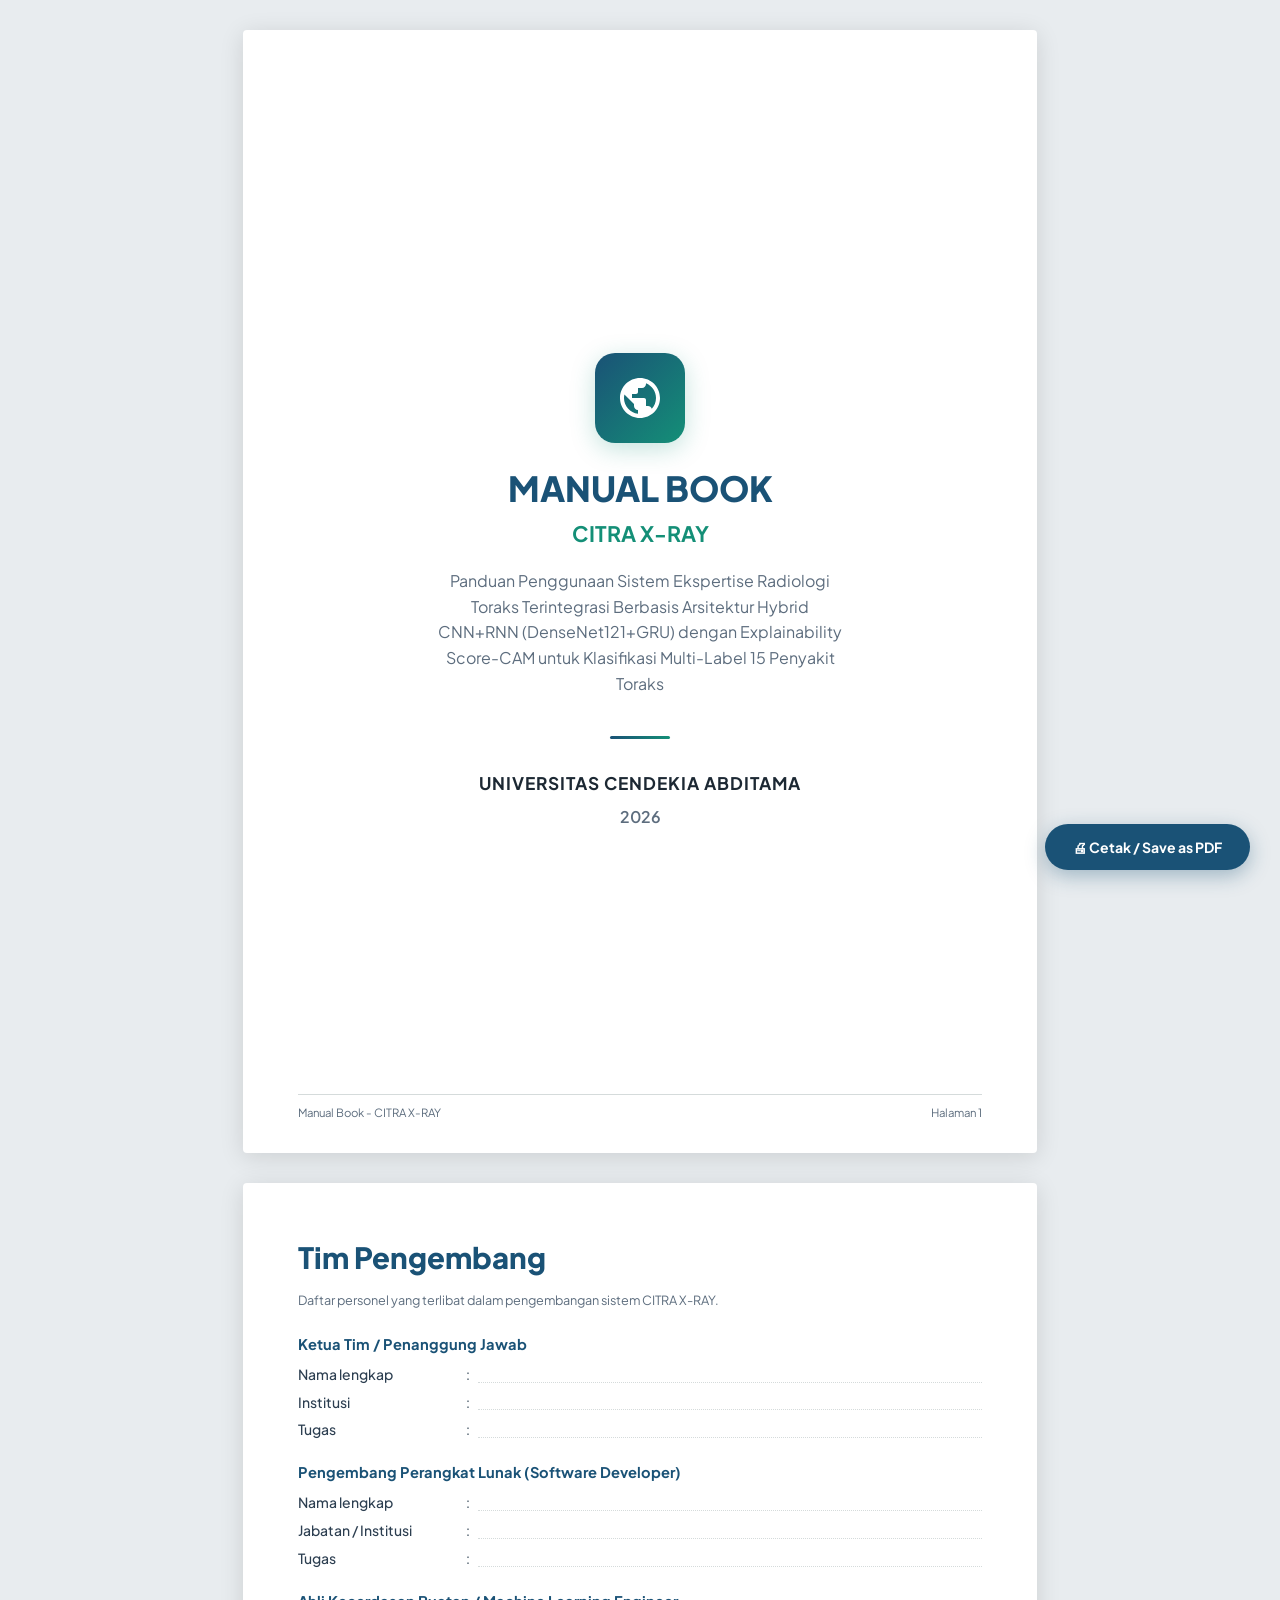
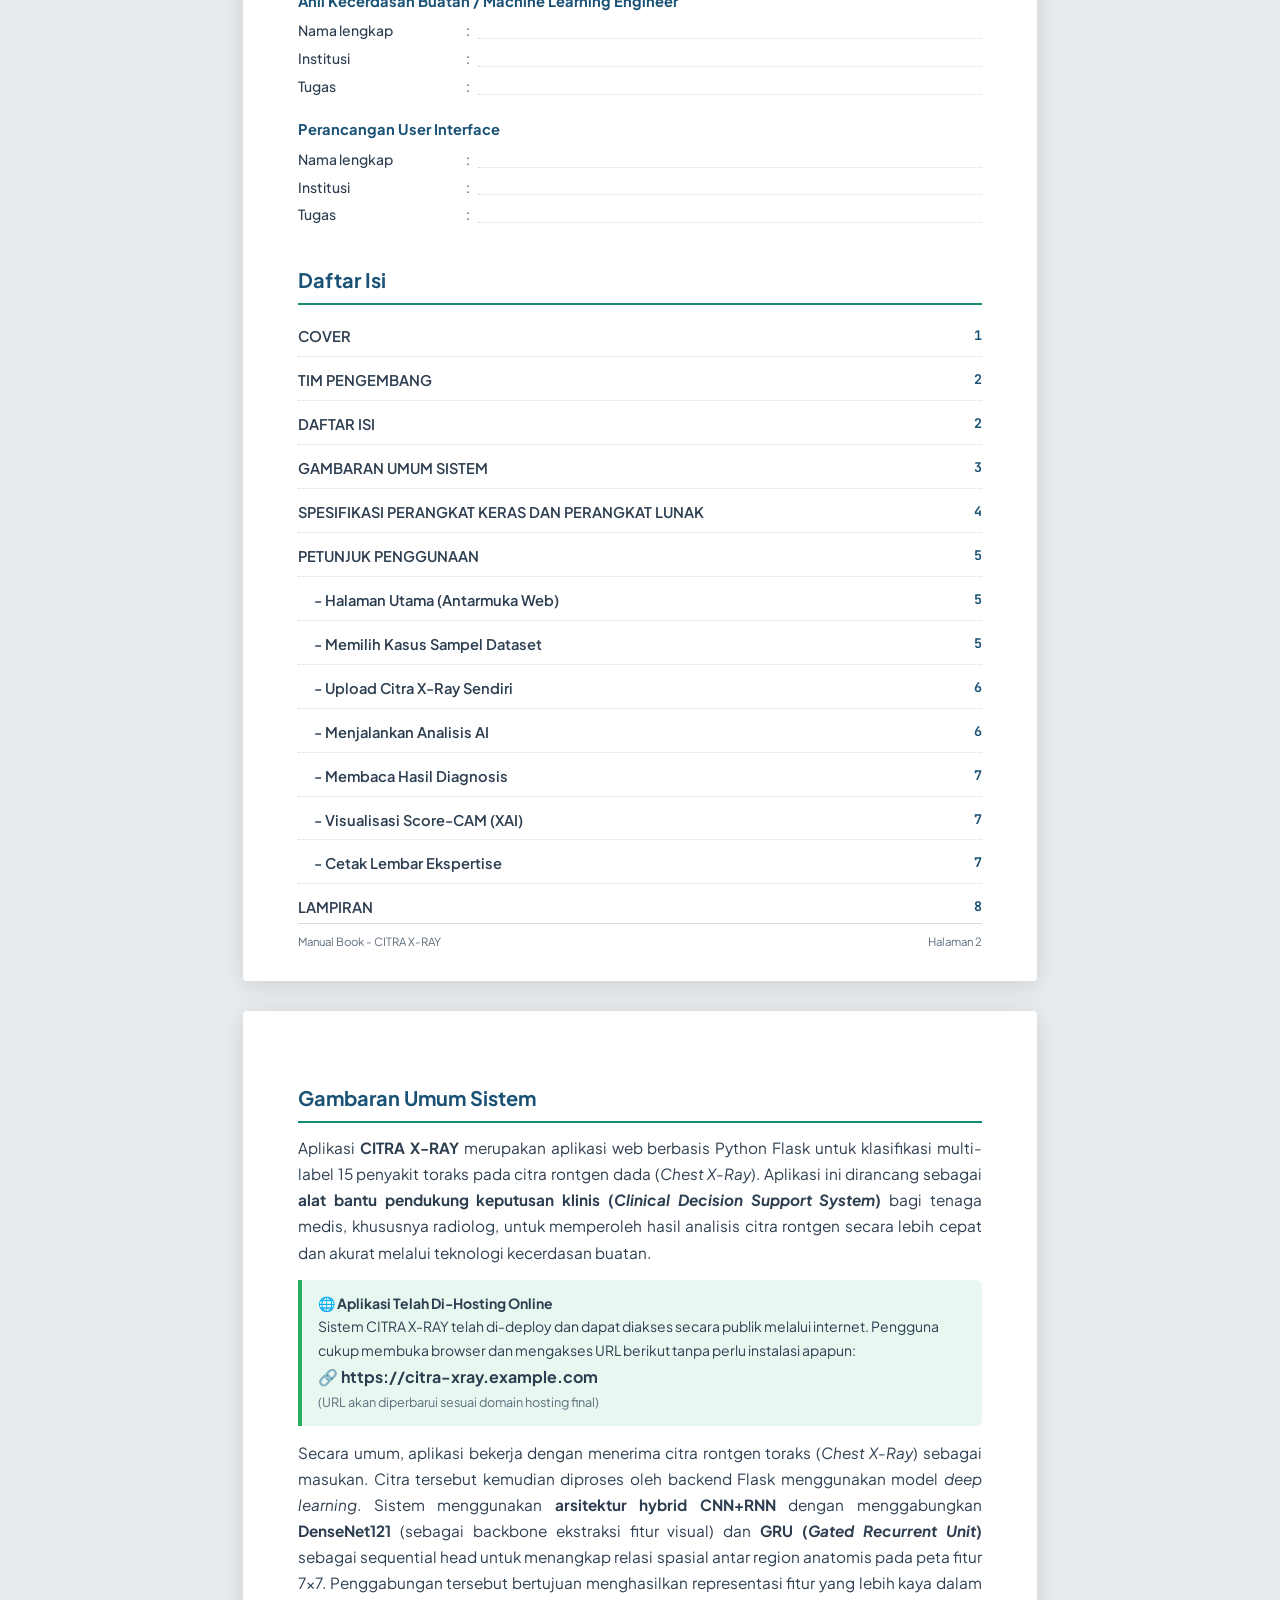
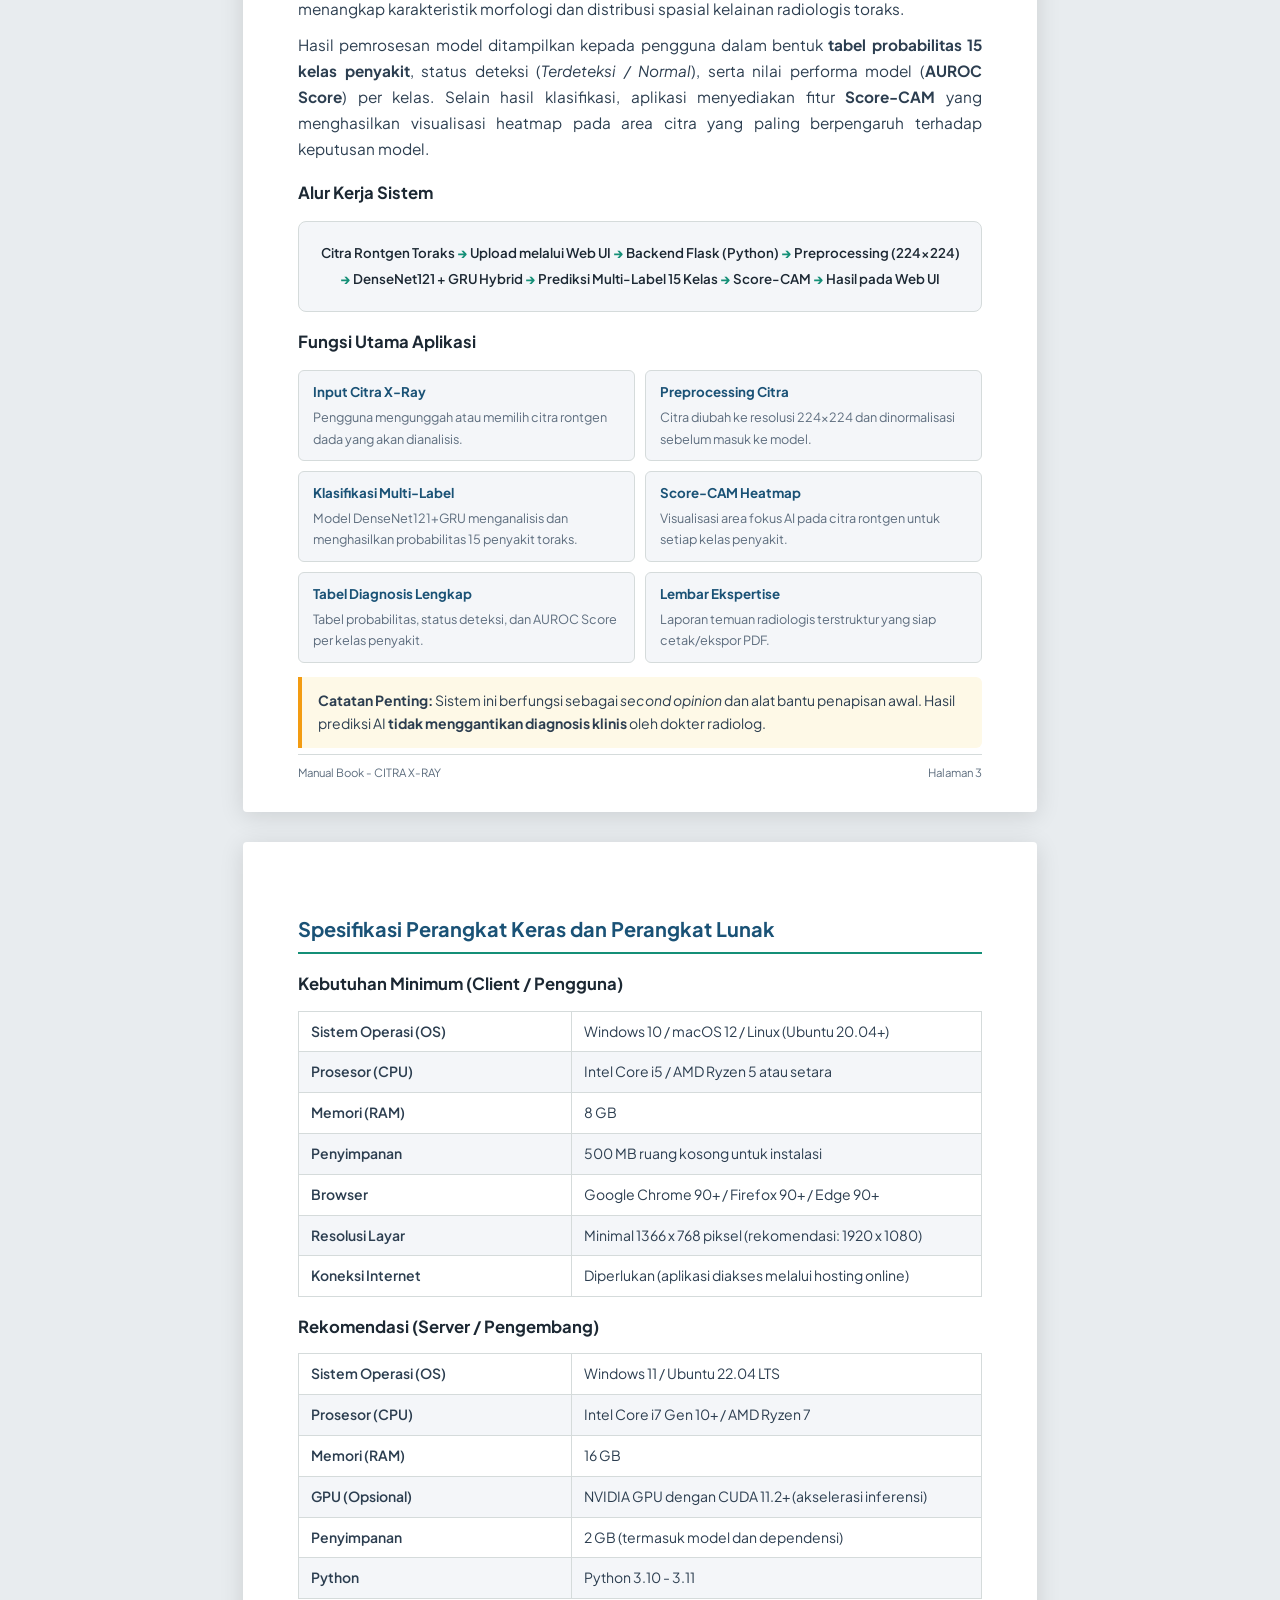
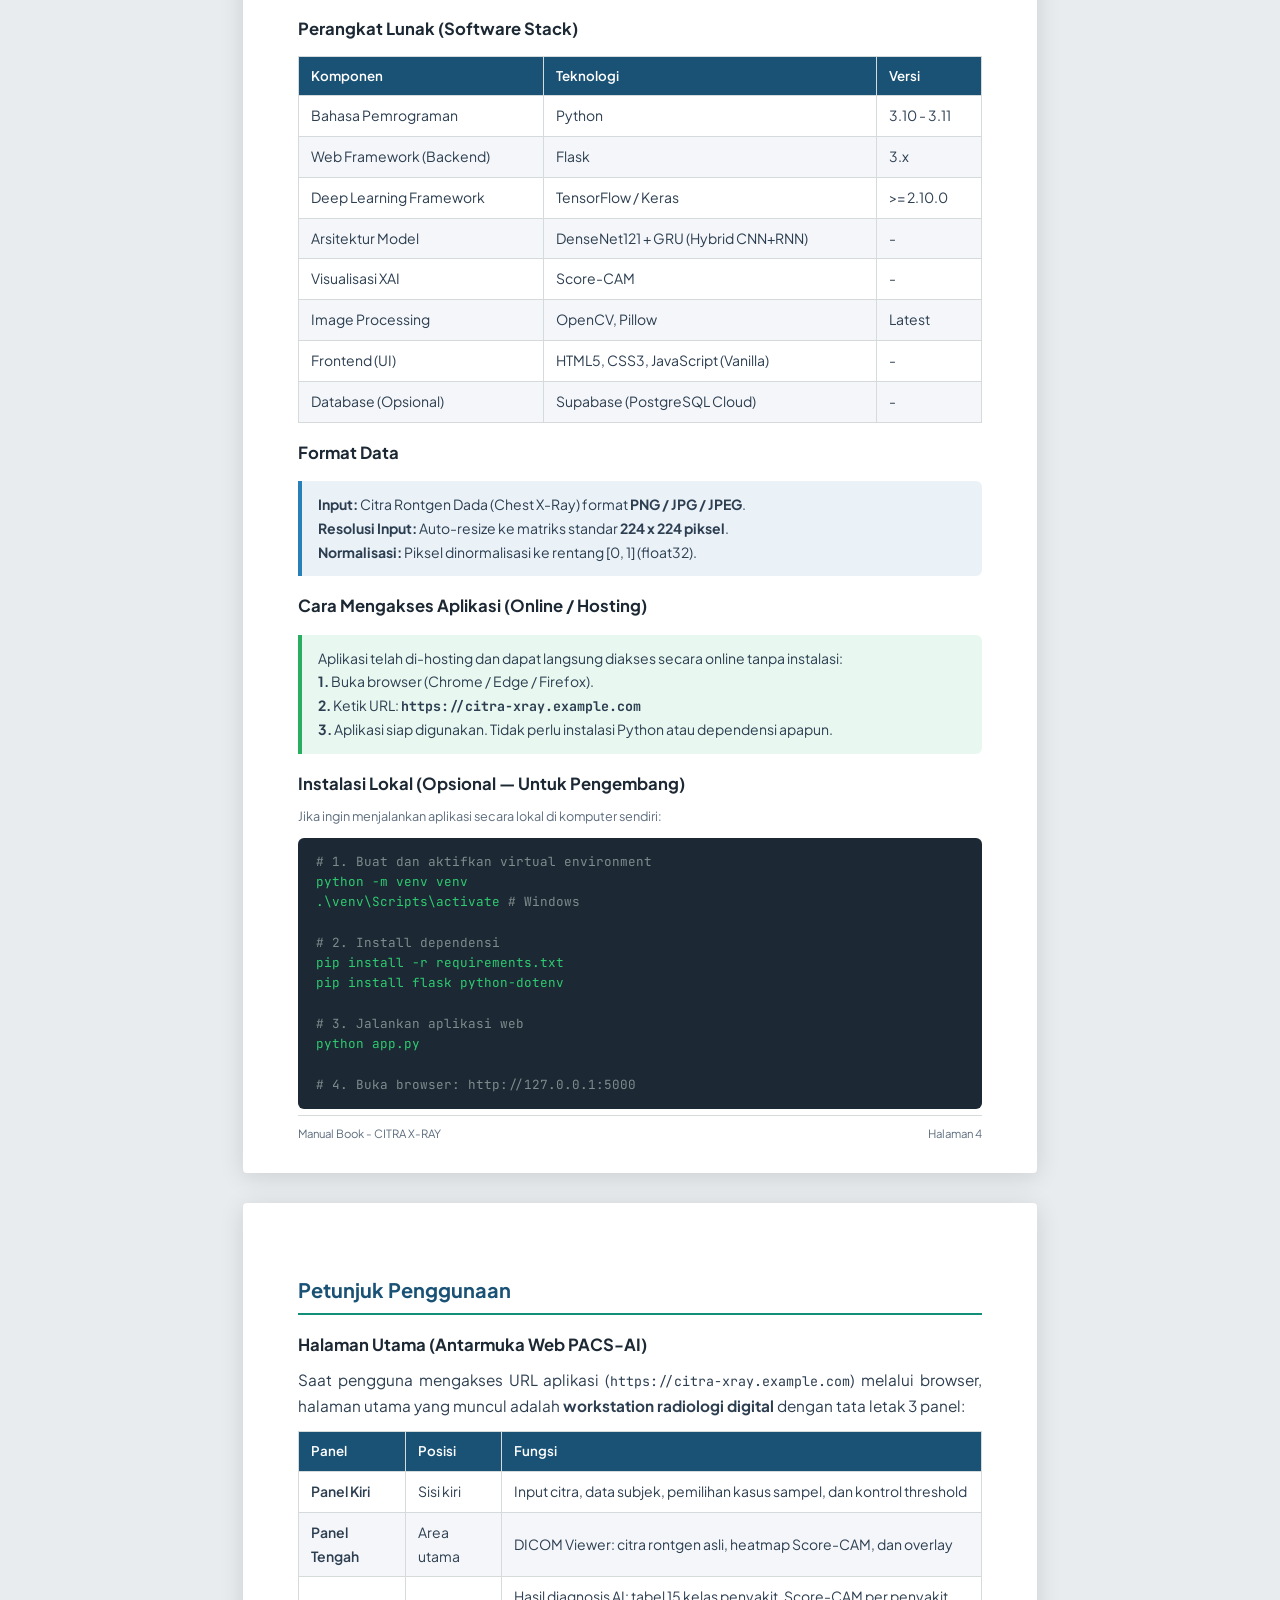
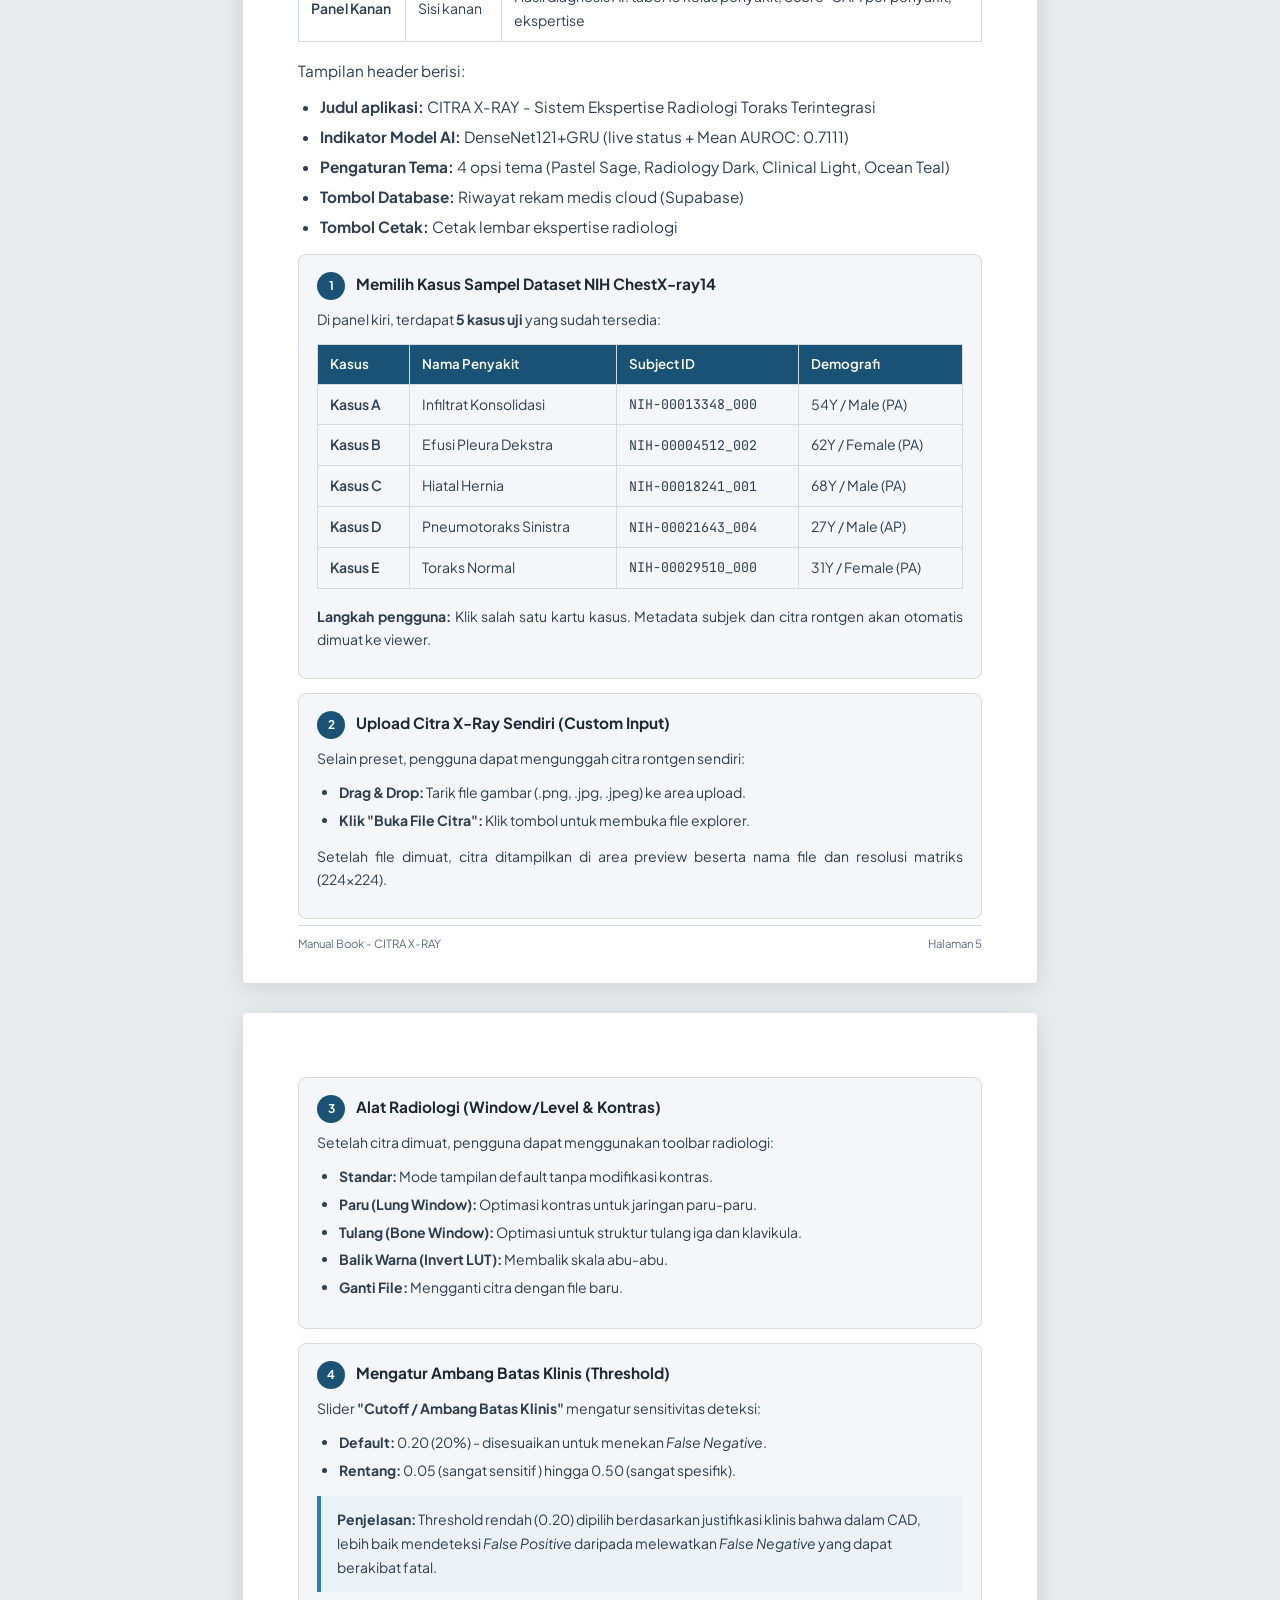
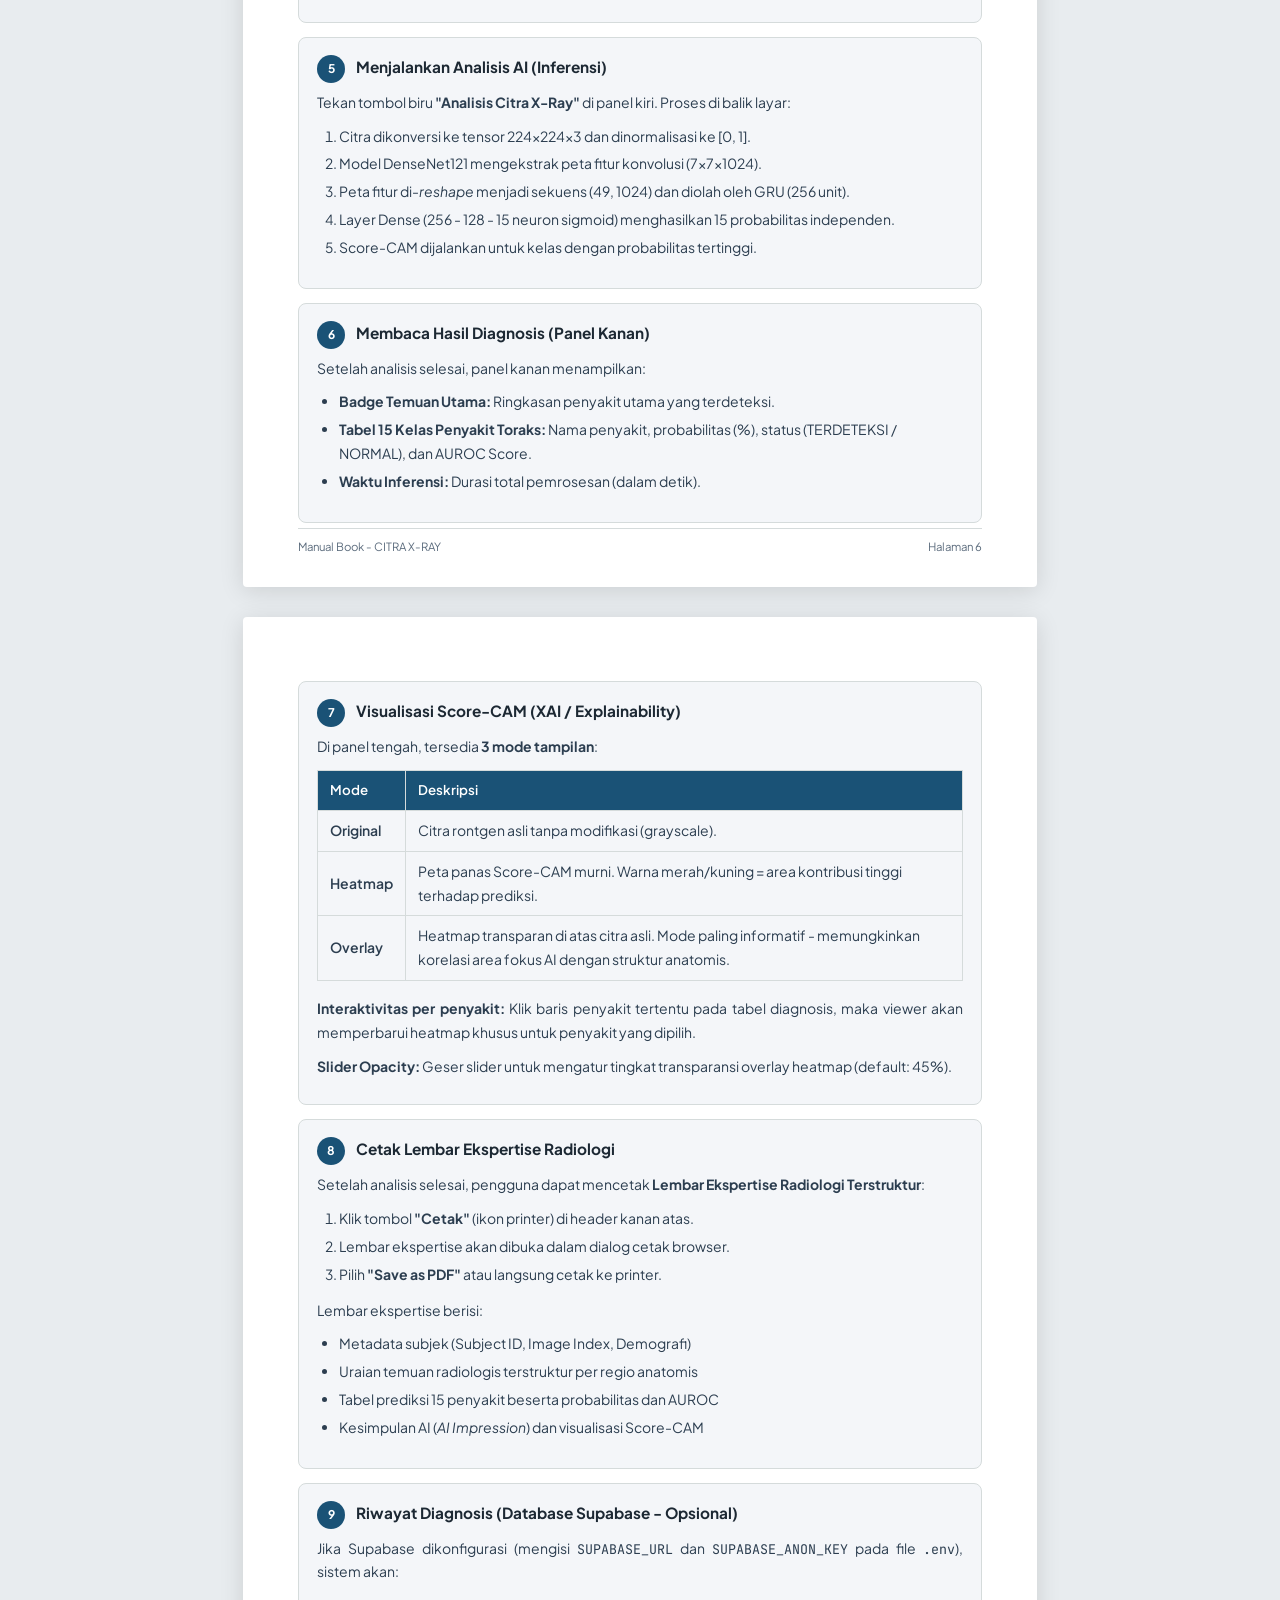
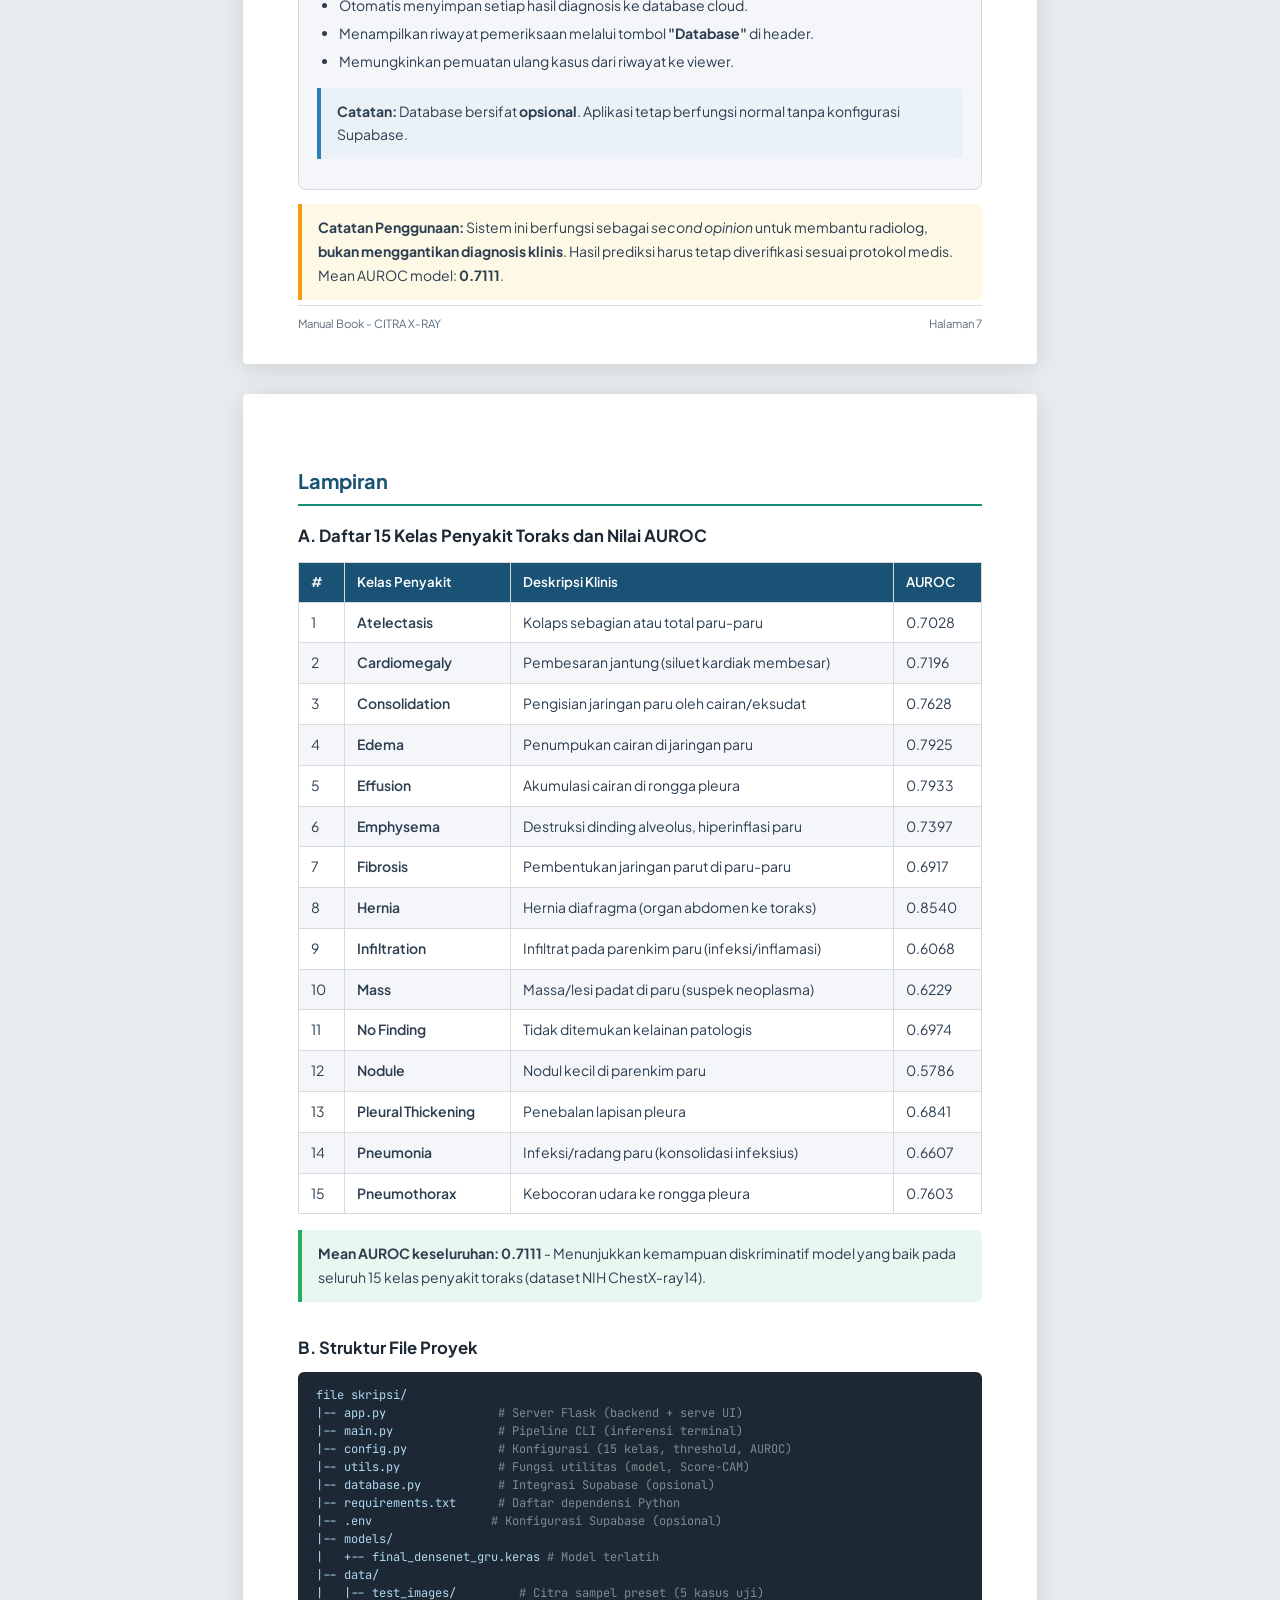
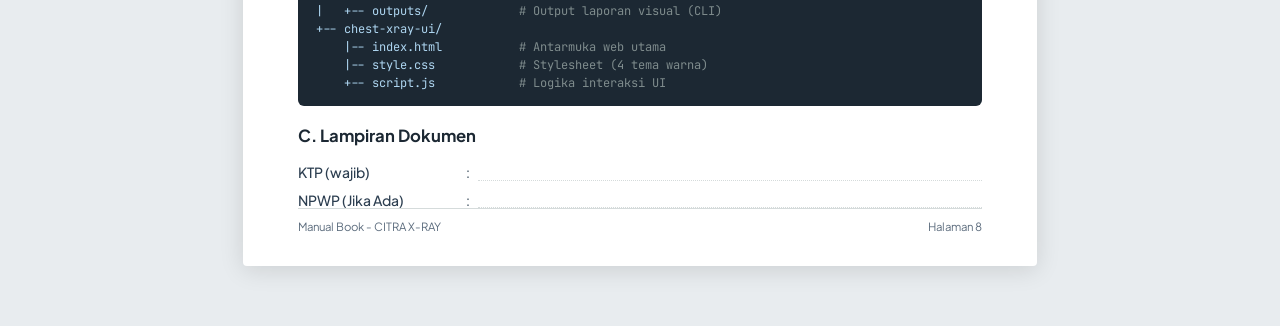
==== manual_book.html @ 6a6e19bc "feat: add web interface and manual book" ====
<!DOCTYPE html>
<html lang="id">
<head>
    <meta charset="UTF-8">
    <meta name="viewport" content="width=device-width, initial-scale=1.0">
    <title>Manual Book — CITRA X-RAY | Sistem Ekspertise Radiologi Toraks</title>
    <style>
        @import url('https://fonts.googleapis.com/css2?family=Plus+Jakarta+Sans:wght@300;400;500;600;700;800&family=JetBrains+Mono:wght@400;500;600&display=swap');

        :root {
            --primary: #1a5276;
            --primary-light: #2980b9;
            --accent: #148f77;
            --accent-light: #1abc9c;
            --dark: #1c2833;
            --text: #2c3e50;
            --text-light: #5d6d7e;
            --bg: #ffffff;
            --bg-alt: #f4f6f9;
            --border: #d5dbdb;
            --success: #27ae60;
            --warning: #f39c12;
            --danger: #e74c3c;
        }

        * { margin: 0; padding: 0; box-sizing: border-box; }

        body {
            font-family: 'Plus Jakarta Sans', 'Segoe UI', sans-serif;
            color: var(--text);
            line-height: 1.7;
            font-size: 11.5pt;
            background: var(--bg);
        }

        @media print {
            body { font-size: 11pt; }
            .page { page-break-after: always; box-shadow: none; margin: 0; padding: 40px 50px; }
            .page:last-child { page-break-after: auto; }
            .no-print { display: none !important; }
            @page { size: A4; margin: 15mm 18mm; }
        }

        @media screen {
            body { background: #e8ecef; padding: 30px 0; }
            .page {
                max-width: 210mm; margin: 0 auto 30px; background: white;
                box-shadow: 0 4px 24px rgba(0,0,0,0.12); border-radius: 4px;
                padding: 50px 55px; min-height: 297mm; position: relative;
            }
        }

        .print-fab {
            position: fixed; bottom: 30px; right: 30px; background: var(--primary);
            color: white; border: none; padding: 14px 28px; border-radius: 50px;
            font-size: 14px; font-weight: 700; cursor: pointer;
            box-shadow: 0 6px 20px rgba(26,82,118,0.35); z-index: 1000;
            font-family: 'Plus Jakarta Sans', sans-serif; transition: all 0.2s;
        }
        .print-fab:hover { background: var(--primary-light); transform: translateY(-2px); }

        h1 { font-size: 22pt; font-weight: 800; color: var(--primary); margin-bottom: 8px; }
        h2 { font-size: 15pt; font-weight: 700; color: var(--primary); margin-bottom: 12px; margin-top: 20px; border-bottom: 2.5px solid var(--accent); padding-bottom: 6px; }
        h3 { font-size: 12.5pt; font-weight: 700; color: var(--dark); margin-bottom: 8px; margin-top: 16px; }
        p { margin-bottom: 10px; text-align: justify; }
        ul, ol { margin-left: 22px; margin-bottom: 12px; }
        li { margin-bottom: 4px; }

        .mono { font-family: 'JetBrains Mono', monospace; font-size: 10pt; }
        .text-center { text-align: center; }
        .text-small { font-size: 9.5pt; color: var(--text-light); }
        .text-primary { color: var(--primary); }
        .fw-600 { font-weight: 600; }
        .fw-700 { font-weight: 700; }
        .mt-4 { margin-top: 16px; }
        .mt-8 { margin-top: 32px; }

        .cover-page {
            display: flex; flex-direction: column; justify-content: center;
            align-items: center; text-align: center; min-height: calc(297mm - 100px);
        }
        .cover-logo-box {
            width: 90px; height: 90px; border-radius: 20px;
            background: linear-gradient(135deg, var(--primary), var(--accent));
            display: flex; align-items: center; justify-content: center;
            margin-bottom: 24px; box-shadow: 0 6px 24px rgba(20,143,119,0.25);
        }
        .cover-logo-box svg { width: 48px; height: 48px; fill: white; }
        .cover-title { font-size: 26pt; font-weight: 800; color: var(--primary); line-height: 1.25; margin-bottom: 6px; }
        .cover-app-name { font-size: 16pt; font-weight: 700; color: var(--accent); margin-bottom: 16px; }
        .cover-subtitle { font-size: 12pt; color: var(--text-light); max-width: 420px; line-height: 1.6; margin-bottom: 40px; }
        .cover-divider { width: 60px; height: 3px; background: linear-gradient(90deg, var(--primary), var(--accent)); border-radius: 3px; margin-bottom: 30px; }
        .cover-institution { font-size: 13pt; font-weight: 700; color: var(--dark); letter-spacing: 1px; }
        .cover-year { font-size: 12pt; font-weight: 600; color: var(--text-light); margin-top: 4px; }

        .team-role { font-size: 11pt; font-weight: 700; color: var(--primary); margin-top: 18px; margin-bottom: 6px; }
        .field-row { display: flex; gap: 8px; margin-bottom: 4px; font-size: 10.5pt; }
        .field-row .label { width: 160px; flex-shrink: 0; font-weight: 500; }
        .field-row .dots { flex: 1; border-bottom: 1px dotted var(--border); margin-bottom: 4px; }

        .toc-list { list-style: none; margin: 0; padding: 0; }
        .toc-list li { display: flex; justify-content: space-between; padding: 7px 0; border-bottom: 1px dotted var(--border); font-size: 11pt; }
        .toc-list li:last-child { border-bottom: none; }
        .toc-list .toc-title { font-weight: 600; }
        .toc-list .toc-page { font-weight: 700; color: var(--primary); font-family: 'JetBrains Mono', monospace; font-size: 10pt; }

        .info-box { background: #eaf2f8; border-left: 4px solid var(--primary-light); padding: 12px 16px; border-radius: 0 6px 6px 0; margin: 14px 0; font-size: 10.5pt; }
        .warning-box { background: #fef9e7; border-left: 4px solid var(--warning); padding: 12px 16px; border-radius: 0 6px 6px 0; margin: 14px 0; font-size: 10.5pt; }
        .success-box { background: #e8f8f0; border-left: 4px solid var(--success); padding: 12px 16px; border-radius: 0 6px 6px 0; margin: 14px 0; font-size: 10.5pt; }

        .spec-table { width: 100%; border-collapse: collapse; margin: 12px 0 16px; font-size: 10.5pt; }
        .spec-table th, .spec-table td { border: 1px solid var(--border); padding: 8px 12px; text-align: left; }
        .spec-table th { background: var(--primary); color: white; font-weight: 600; font-size: 10pt; }
        .spec-table tr:nth-child(even) { background: var(--bg-alt); }
        .spec-table .label-col { font-weight: 600; width: 40%; }

        .step-card { border: 1px solid var(--border); border-radius: 8px; padding: 16px 18px; margin: 14px 0; background: var(--bg-alt); }
        .step-card .step-number { display: inline-block; background: var(--primary); color: white; width: 28px; height: 28px; border-radius: 50%; text-align: center; line-height: 28px; font-size: 12px; font-weight: 700; margin-right: 8px; }
        .step-card .step-title { font-weight: 700; font-size: 11.5pt; color: var(--dark); }
        .step-card .step-body { margin-top: 8px; font-size: 10.5pt; }

        .code-block { background: #1c2833; color: #aed6f1; font-family: 'JetBrains Mono', monospace; font-size: 9.5pt; padding: 14px 18px; border-radius: 6px; margin: 10px 0 14px; overflow-x: auto; line-height: 1.6; }
        .code-block .comment { color: #7f8c8d; }
        .code-block .cmd { color: #2ecc71; }

        .feature-grid { display: grid; grid-template-columns: 1fr 1fr; gap: 10px; margin: 14px 0; }
        .feature-item { border: 1px solid var(--border); border-radius: 6px; padding: 10px 14px; background: var(--bg-alt); }
        .feature-item .feat-title { font-weight: 700; font-size: 10pt; color: var(--primary); margin-bottom: 3px; }
        .feature-item .feat-desc { font-size: 9.5pt; color: var(--text-light); }

        .page-footer { position: absolute; bottom: 30px; left: 55px; right: 55px; display: flex; justify-content: space-between; font-size: 8.5pt; color: var(--text-light); border-top: 1px solid var(--border); padding-top: 8px; }

        .flow-diagram { background: var(--bg-alt); border: 1px solid var(--border); border-radius: 8px; padding: 18px; margin: 14px 0; text-align: center; font-size: 10pt; font-weight: 600; color: var(--dark); line-height: 2; }
        .flow-arrow { color: var(--accent); font-weight: 800; }
    </style>
</head>
<body>

<button class="print-fab no-print" onclick="window.print()">&#128424; Cetak / Save as PDF</button>

<!-- PAGE 1: COVER -->
<div class="page">
    <div class="cover-page">
        <div class="cover-logo-box">
            <svg viewBox="0 0 24 24" xmlns="http://www.w3.org/2000/svg"><path d="M12 2C6.48 2 2 6.48 2 12s4.48 10 10 10 10-4.48 10-10S17.52 2 12 2zm-1 17.93c-3.94-.49-7-3.85-7-7.93 0-.62.08-1.21.21-1.79L9 15v1c0 1.1.9 2 2 2v1.93zm6.9-2.54c-.26-.81-1-1.39-1.9-1.39h-1v-3c0-.55-.45-1-1-1H8v-2h2c.55 0 1-.45 1-1V7h2c1.1 0 2-.9 2-2v-.41c2.93 1.19 5 4.06 5 7.41 0 2.08-.8 3.97-2.1 5.39z"/></svg>
        </div>
        <div class="cover-title">MANUAL BOOK</div>
        <div class="cover-app-name">CITRA X-RAY</div>
        <div class="cover-subtitle">
            Panduan Penggunaan Sistem Ekspertise Radiologi Toraks Terintegrasi
            Berbasis Arsitektur Hybrid CNN+RNN (DenseNet121+GRU) dengan
            Explainability Score-CAM untuk Klasifikasi Multi-Label
            15 Penyakit Toraks
        </div>
        <div class="cover-divider"></div>
        <div class="cover-institution">UNIVERSITAS CENDEKIA ABDITAMA</div>
        <div class="cover-year">2026</div>
    </div>
    <div class="page-footer"><span>Manual Book - CITRA X-RAY</span><span>Halaman 1</span></div>
</div>

<!-- PAGE 2: TIM PENGEMBANG + DAFTAR ISI -->
<div class="page">
    <h1 class="text-primary">Tim Pengembang</h1>
    <p class="text-small" style="margin-bottom: 20px;">Daftar personel yang terlibat dalam pengembangan sistem CITRA X-RAY.</p>

    <div class="team-role">Ketua Tim / Penanggung Jawab</div>
    <div class="field-row"><span class="label">Nama lengkap</span>: <span class="dots"></span></div>
    <div class="field-row"><span class="label">Institusi</span>: <span class="dots"></span></div>
    <div class="field-row"><span class="label">Tugas</span>: <span class="dots"></span></div>

    <div class="team-role">Pengembang Perangkat Lunak (Software Developer)</div>
    <div class="field-row"><span class="label">Nama lengkap</span>: <span class="dots"></span></div>
    <div class="field-row"><span class="label">Jabatan / Institusi</span>: <span class="dots"></span></div>
    <div class="field-row"><span class="label">Tugas</span>: <span class="dots"></span></div>

    <div class="team-role">Ahli Kecerdasan Buatan / Machine Learning Engineer</div>
    <div class="field-row"><span class="label">Nama lengkap</span>: <span class="dots"></span></div>
    <div class="field-row"><span class="label">Institusi</span>: <span class="dots"></span></div>
    <div class="field-row"><span class="label">Tugas</span>: <span class="dots"></span></div>

    <div class="team-role">Perancangan User Interface</div>
    <div class="field-row"><span class="label">Nama lengkap</span>: <span class="dots"></span></div>
    <div class="field-row"><span class="label">Institusi</span>: <span class="dots"></span></div>
    <div class="field-row"><span class="label">Tugas</span>: <span class="dots"></span></div>

    <h2 style="margin-top: 36px;">Daftar Isi</h2>
    <ul class="toc-list">
        <li><span class="toc-title">COVER</span> <span class="toc-page">1</span></li>
        <li><span class="toc-title">TIM PENGEMBANG</span> <span class="toc-page">2</span></li>
        <li><span class="toc-title">DAFTAR ISI</span> <span class="toc-page">2</span></li>
        <li><span class="toc-title">GAMBARAN UMUM SISTEM</span> <span class="toc-page">3</span></li>
        <li><span class="toc-title">SPESIFIKASI PERANGKAT KERAS DAN PERANGKAT LUNAK</span> <span class="toc-page">4</span></li>
        <li><span class="toc-title">PETUNJUK PENGGUNAAN</span> <span class="toc-page">5</span></li>
        <li><span class="toc-title" style="padding-left:16px;">- Halaman Utama (Antarmuka Web)</span> <span class="toc-page">5</span></li>
        <li><span class="toc-title" style="padding-left:16px;">- Memilih Kasus Sampel Dataset</span> <span class="toc-page">5</span></li>
        <li><span class="toc-title" style="padding-left:16px;">- Upload Citra X-Ray Sendiri</span> <span class="toc-page">6</span></li>
        <li><span class="toc-title" style="padding-left:16px;">- Menjalankan Analisis AI</span> <span class="toc-page">6</span></li>
        <li><span class="toc-title" style="padding-left:16px;">- Membaca Hasil Diagnosis</span> <span class="toc-page">7</span></li>
        <li><span class="toc-title" style="padding-left:16px;">- Visualisasi Score-CAM (XAI)</span> <span class="toc-page">7</span></li>
        <li><span class="toc-title" style="padding-left:16px;">- Cetak Lembar Ekspertise</span> <span class="toc-page">7</span></li>
        <li><span class="toc-title">LAMPIRAN</span> <span class="toc-page">8</span></li>
    </ul>
    <div class="page-footer"><span>Manual Book - CITRA X-RAY</span><span>Halaman 2</span></div>
</div>

<!-- PAGE 3: GAMBARAN UMUM SISTEM -->
<div class="page">
    <h2>Gambaran Umum Sistem</h2>
    <p>
        Aplikasi <strong>CITRA X-RAY</strong> merupakan aplikasi web berbasis Python Flask untuk
        klasifikasi multi-label 15 penyakit toraks pada citra rontgen dada (<em>Chest X-Ray</em>).
        Aplikasi ini dirancang sebagai <strong>alat bantu pendukung keputusan klinis (<em>Clinical Decision Support System</em>)</strong>
        bagi tenaga medis, khususnya radiolog, untuk memperoleh hasil analisis citra rontgen secara lebih cepat
        dan akurat melalui teknologi kecerdasan buatan.
    </p>

    <div class="success-box">
        <strong>&#127760; Aplikasi Telah Di-Hosting Online</strong><br>
        Sistem CITRA X-RAY telah di-deploy dan dapat diakses secara publik melalui internet.
        Pengguna cukup membuka browser dan mengakses URL berikut tanpa perlu instalasi apapun:<br>
        <strong style="font-size: 12pt;">&#128279; https://citra-xray.example.com</strong><br>
        <span style="font-size: 9.5pt; color: #5d6d7e;">(URL akan diperbarui sesuai domain hosting final)</span>
    </div>
    <p>
        Secara umum, aplikasi bekerja dengan menerima citra rontgen toraks (<em>Chest X-Ray</em>) sebagai masukan.
        Citra tersebut kemudian diproses oleh backend Flask menggunakan model <em>deep learning</em>.
        Sistem menggunakan <strong>arsitektur hybrid CNN+RNN</strong> dengan menggabungkan
        <strong>DenseNet121</strong> (sebagai backbone ekstraksi fitur visual) dan <strong>GRU (<em>Gated Recurrent Unit</em>)</strong>
        sebagai sequential head untuk menangkap relasi spasial antar region anatomis pada peta fitur 7x7.
        Penggabungan tersebut bertujuan menghasilkan representasi fitur yang lebih kaya dalam
        menangkap karakteristik morfologi dan distribusi spasial kelainan radiologis toraks.
    </p>
    <p>
        Hasil pemrosesan model ditampilkan kepada pengguna dalam bentuk <strong>tabel probabilitas 15 kelas penyakit</strong>,
        status deteksi (<em>Terdeteksi / Normal</em>), serta nilai performa model (<strong>AUROC Score</strong>) per kelas.
        Selain hasil klasifikasi, aplikasi menyediakan fitur <strong>Score-CAM</strong> yang menghasilkan
        visualisasi heatmap pada area citra yang paling berpengaruh terhadap keputusan model.
    </p>

    <h3>Alur Kerja Sistem</h3>
    <div class="flow-diagram">
        Citra Rontgen Toraks
        <span class="flow-arrow"> &#8594; </span> Upload melalui Web UI
        <span class="flow-arrow"> &#8594; </span> Backend Flask (Python)
        <span class="flow-arrow"> &#8594; </span> Preprocessing (224x224)
        <br>
        <span class="flow-arrow"> &#8594; </span> DenseNet121 + GRU Hybrid
        <span class="flow-arrow"> &#8594; </span> Prediksi Multi-Label 15 Kelas
        <span class="flow-arrow"> &#8594; </span> Score-CAM
        <span class="flow-arrow"> &#8594; </span> Hasil pada Web UI
    </div>

    <h3>Fungsi Utama Aplikasi</h3>
    <div class="feature-grid">
        <div class="feature-item"><div class="feat-title">Input Citra X-Ray</div><div class="feat-desc">Pengguna mengunggah atau memilih citra rontgen dada yang akan dianalisis.</div></div>
        <div class="feature-item"><div class="feat-title">Preprocessing Citra</div><div class="feat-desc">Citra diubah ke resolusi 224x224 dan dinormalisasi sebelum masuk ke model.</div></div>
        <div class="feature-item"><div class="feat-title">Klasifikasi Multi-Label</div><div class="feat-desc">Model DenseNet121+GRU menganalisis dan menghasilkan probabilitas 15 penyakit toraks.</div></div>
        <div class="feature-item"><div class="feat-title">Score-CAM Heatmap</div><div class="feat-desc">Visualisasi area fokus AI pada citra rontgen untuk setiap kelas penyakit.</div></div>
        <div class="feature-item"><div class="feat-title">Tabel Diagnosis Lengkap</div><div class="feat-desc">Tabel probabilitas, status deteksi, dan AUROC Score per kelas penyakit.</div></div>
        <div class="feature-item"><div class="feat-title">Lembar Ekspertise</div><div class="feat-desc">Laporan temuan radiologis terstruktur yang siap cetak/ekspor PDF.</div></div>
    </div>

    <div class="warning-box">
        <strong>Catatan Penting:</strong> Sistem ini berfungsi sebagai <em>second opinion</em> dan alat bantu penapisan awal.
        Hasil prediksi AI <strong>tidak menggantikan diagnosis klinis</strong> oleh dokter radiolog.
    </div>
    <div class="page-footer"><span>Manual Book - CITRA X-RAY</span><span>Halaman 3</span></div>
</div>

<!-- PAGE 4: SPESIFIKASI PERANGKAT -->
<div class="page">
    <h2>Spesifikasi Perangkat Keras dan Perangkat Lunak</h2>

    <h3>Kebutuhan Minimum (Client / Pengguna)</h3>
    <table class="spec-table">
        <tr><td class="label-col">Sistem Operasi (OS)</td><td>Windows 10 / macOS 12 / Linux (Ubuntu 20.04+)</td></tr>
        <tr><td class="label-col">Prosesor (CPU)</td><td>Intel Core i5 / AMD Ryzen 5 atau setara</td></tr>
        <tr><td class="label-col">Memori (RAM)</td><td>8 GB</td></tr>
        <tr><td class="label-col">Penyimpanan</td><td>500 MB ruang kosong untuk instalasi</td></tr>
        <tr><td class="label-col">Browser</td><td>Google Chrome 90+ / Firefox 90+ / Edge 90+</td></tr>
        <tr><td class="label-col">Resolusi Layar</td><td>Minimal 1366 x 768 piksel (rekomendasi: 1920 x 1080)</td></tr>
        <tr><td class="label-col">Koneksi Internet</td><td>Diperlukan (aplikasi diakses melalui hosting online)</td></tr>
    </table>

    <h3>Rekomendasi (Server / Pengembang)</h3>
    <table class="spec-table">
        <tr><td class="label-col">Sistem Operasi (OS)</td><td>Windows 11 / Ubuntu 22.04 LTS</td></tr>
        <tr><td class="label-col">Prosesor (CPU)</td><td>Intel Core i7 Gen 10+ / AMD Ryzen 7</td></tr>
        <tr><td class="label-col">Memori (RAM)</td><td>16 GB</td></tr>
        <tr><td class="label-col">GPU (Opsional)</td><td>NVIDIA GPU dengan CUDA 11.2+ (akselerasi inferensi)</td></tr>
        <tr><td class="label-col">Penyimpanan</td><td>2 GB (termasuk model dan dependensi)</td></tr>
        <tr><td class="label-col">Python</td><td>Python 3.10 - 3.11</td></tr>
    </table>

    <h3>Perangkat Lunak (Software Stack)</h3>
    <table class="spec-table">
        <thead><tr><th>Komponen</th><th>Teknologi</th><th>Versi</th></tr></thead>
        <tbody>
            <tr><td>Bahasa Pemrograman</td><td>Python</td><td>3.10 - 3.11</td></tr>
            <tr><td>Web Framework (Backend)</td><td>Flask</td><td>3.x</td></tr>
            <tr><td>Deep Learning Framework</td><td>TensorFlow / Keras</td><td>&gt;= 2.10.0</td></tr>
            <tr><td>Arsitektur Model</td><td>DenseNet121 + GRU (Hybrid CNN+RNN)</td><td>-</td></tr>
            <tr><td>Visualisasi XAI</td><td>Score-CAM</td><td>-</td></tr>
            <tr><td>Image Processing</td><td>OpenCV, Pillow</td><td>Latest</td></tr>
            <tr><td>Frontend (UI)</td><td>HTML5, CSS3, JavaScript (Vanilla)</td><td>-</td></tr>
            <tr><td>Database (Opsional)</td><td>Supabase (PostgreSQL Cloud)</td><td>-</td></tr>
        </tbody>
    </table>

    <h3>Format Data</h3>
    <div class="info-box">
        <strong>Input:</strong> Citra Rontgen Dada (Chest X-Ray) format <strong>PNG / JPG / JPEG</strong>.<br>
        <strong>Resolusi Input:</strong> Auto-resize ke matriks standar <strong>224 x 224 piksel</strong>.<br>
        <strong>Normalisasi:</strong> Piksel dinormalisasi ke rentang [0, 1] (float32).
    </div>

    <h3>Cara Mengakses Aplikasi (Online / Hosting)</h3>
    <div class="success-box">
        Aplikasi telah di-hosting dan dapat langsung diakses secara online tanpa instalasi:<br>
        <strong>1.</strong> Buka browser (Chrome / Edge / Firefox).<br>
        <strong>2.</strong> Ketik URL: <strong class="mono">https://citra-xray.example.com</strong><br>
        <strong>3.</strong> Aplikasi siap digunakan. Tidak perlu instalasi Python atau dependensi apapun.
    </div>

    <h3>Instalasi Lokal (Opsional — Untuk Pengembang)</h3>
    <p class="text-small">Jika ingin menjalankan aplikasi secara lokal di komputer sendiri:</p>
    <div class="code-block">
        <span class="comment"># 1. Buat dan aktifkan virtual environment</span><br>
        <span class="cmd">python -m venv venv</span><br>
        <span class="cmd">.\venv\Scripts\activate</span> <span class="comment"># Windows</span><br><br>
        <span class="comment"># 2. Install dependensi</span><br>
        <span class="cmd">pip install -r requirements.txt</span><br>
        <span class="cmd">pip install flask python-dotenv</span><br><br>
        <span class="comment"># 3. Jalankan aplikasi web</span><br>
        <span class="cmd">python app.py</span><br><br>
        <span class="comment"># 4. Buka browser: http://127.0.0.1:5000</span>
    </div>
    <div class="page-footer"><span>Manual Book - CITRA X-RAY</span><span>Halaman 4</span></div>
</div>

<!-- PAGE 5: PETUNJUK PENGGUNAAN (1) -->
<div class="page">
    <h2>Petunjuk Penggunaan</h2>

    <h3>Halaman Utama (Antarmuka Web PACS-AI)</h3>
    <p>Saat pengguna mengakses URL aplikasi (<span class="mono">https://citra-xray.example.com</span>) melalui browser,
        halaman utama yang muncul adalah <strong>workstation radiologi digital</strong> dengan tata letak 3 panel:</p>

    <table class="spec-table">
        <thead><tr><th>Panel</th><th>Posisi</th><th>Fungsi</th></tr></thead>
        <tbody>
            <tr><td class="fw-600">Panel Kiri</td><td>Sisi kiri</td><td>Input citra, data subjek, pemilihan kasus sampel, dan kontrol threshold</td></tr>
            <tr><td class="fw-600">Panel Tengah</td><td>Area utama</td><td>DICOM Viewer: citra rontgen asli, heatmap Score-CAM, dan overlay</td></tr>
            <tr><td class="fw-600">Panel Kanan</td><td>Sisi kanan</td><td>Hasil diagnosis AI: tabel 15 kelas penyakit, Score-CAM per penyakit, ekspertise</td></tr>
        </tbody>
    </table>

    <p>Tampilan header berisi:</p>
    <ul>
        <li><strong>Judul aplikasi:</strong> CITRA X-RAY - Sistem Ekspertise Radiologi Toraks Terintegrasi</li>
        <li><strong>Indikator Model AI:</strong> DenseNet121+GRU (live status + Mean AUROC: 0.7111)</li>
        <li><strong>Pengaturan Tema:</strong> 4 opsi tema (Pastel Sage, Radiology Dark, Clinical Light, Ocean Teal)</li>
        <li><strong>Tombol Database:</strong> Riwayat rekam medis cloud (Supabase)</li>
        <li><strong>Tombol Cetak:</strong> Cetak lembar ekspertise radiologi</li>
    </ul>

    <div class="step-card">
        <span class="step-number">1</span>
        <span class="step-title">Memilih Kasus Sampel Dataset NIH ChestX-ray14</span>
        <div class="step-body">
            <p>Di panel kiri, terdapat <strong>5 kasus uji</strong> yang sudah tersedia:</p>
            <table class="spec-table">
                <thead><tr><th>Kasus</th><th>Nama Penyakit</th><th>Subject ID</th><th>Demografi</th></tr></thead>
                <tbody>
                    <tr><td class="fw-600">Kasus A</td><td>Infiltrat Konsolidasi</td><td class="mono">NIH-00013348_000</td><td>54Y / Male (PA)</td></tr>
                    <tr><td class="fw-600">Kasus B</td><td>Efusi Pleura Dekstra</td><td class="mono">NIH-00004512_002</td><td>62Y / Female (PA)</td></tr>
                    <tr><td class="fw-600">Kasus C</td><td>Hiatal Hernia</td><td class="mono">NIH-00018241_001</td><td>68Y / Male (PA)</td></tr>
                    <tr><td class="fw-600">Kasus D</td><td>Pneumotoraks Sinistra</td><td class="mono">NIH-00021643_004</td><td>27Y / Male (AP)</td></tr>
                    <tr><td class="fw-600">Kasus E</td><td>Toraks Normal</td><td class="mono">NIH-00029510_000</td><td>31Y / Female (PA)</td></tr>
                </tbody>
            </table>
            <p><strong>Langkah pengguna:</strong> Klik salah satu kartu kasus. Metadata subjek dan citra rontgen akan otomatis dimuat ke viewer.</p>
        </div>
    </div>

    <div class="step-card">
        <span class="step-number">2</span>
        <span class="step-title">Upload Citra X-Ray Sendiri (Custom Input)</span>
        <div class="step-body">
            <p>Selain preset, pengguna dapat mengunggah citra rontgen sendiri:</p>
            <ul>
                <li><strong>Drag &amp; Drop:</strong> Tarik file gambar (.png, .jpg, .jpeg) ke area upload.</li>
                <li><strong>Klik "Buka File Citra":</strong> Klik tombol untuk membuka file explorer.</li>
            </ul>
            <p>Setelah file dimuat, citra ditampilkan di area preview beserta nama file dan resolusi matriks (224x224).</p>
        </div>
    </div>
    <div class="page-footer"><span>Manual Book - CITRA X-RAY</span><span>Halaman 5</span></div>
</div>

<!-- PAGE 6: PETUNJUK PENGGUNAAN (2) -->
<div class="page">
    <div class="step-card">
        <span class="step-number">3</span>
        <span class="step-title">Alat Radiologi (Window/Level &amp; Kontras)</span>
        <div class="step-body">
            <p>Setelah citra dimuat, pengguna dapat menggunakan toolbar radiologi:</p>
            <ul>
                <li><strong>Standar:</strong> Mode tampilan default tanpa modifikasi kontras.</li>
                <li><strong>Paru (Lung Window):</strong> Optimasi kontras untuk jaringan paru-paru.</li>
                <li><strong>Tulang (Bone Window):</strong> Optimasi untuk struktur tulang iga dan klavikula.</li>
                <li><strong>Balik Warna (Invert LUT):</strong> Membalik skala abu-abu.</li>
                <li><strong>Ganti File:</strong> Mengganti citra dengan file baru.</li>
            </ul>
        </div>
    </div>

    <div class="step-card">
        <span class="step-number">4</span>
        <span class="step-title">Mengatur Ambang Batas Klinis (Threshold)</span>
        <div class="step-body">
            <p>Slider <strong>"Cutoff / Ambang Batas Klinis"</strong> mengatur sensitivitas deteksi:</p>
            <ul>
                <li><strong>Default:</strong> 0.20 (20%) - disesuaikan untuk menekan <em>False Negative</em>.</li>
                <li><strong>Rentang:</strong> 0.05 (sangat sensitif) hingga 0.50 (sangat spesifik).</li>
            </ul>
            <div class="info-box">
                <strong>Penjelasan:</strong> Threshold rendah (0.20) dipilih berdasarkan justifikasi klinis bahwa dalam CAD,
                lebih baik mendeteksi <em>False Positive</em> daripada melewatkan <em>False Negative</em> yang dapat berakibat fatal.
            </div>
        </div>
    </div>

    <div class="step-card">
        <span class="step-number">5</span>
        <span class="step-title">Menjalankan Analisis AI (Inferensi)</span>
        <div class="step-body">
            <p>Tekan tombol biru <strong>"Analisis Citra X-Ray"</strong> di panel kiri. Proses di balik layar:</p>
            <ol>
                <li>Citra dikonversi ke tensor 224x224x3 dan dinormalisasi ke [0, 1].</li>
                <li>Model DenseNet121 mengekstrak peta fitur konvolusi (7x7x1024).</li>
                <li>Peta fitur di-<em>reshape</em> menjadi sekuens (49, 1024) dan diolah oleh GRU (256 unit).</li>
                <li>Layer Dense (256 - 128 - 15 neuron sigmoid) menghasilkan 15 probabilitas independen.</li>
                <li>Score-CAM dijalankan untuk kelas dengan probabilitas tertinggi.</li>
            </ol>
        </div>
    </div>

    <div class="step-card">
        <span class="step-number">6</span>
        <span class="step-title">Membaca Hasil Diagnosis (Panel Kanan)</span>
        <div class="step-body">
            <p>Setelah analisis selesai, panel kanan menampilkan:</p>
            <ul>
                <li><strong>Badge Temuan Utama:</strong> Ringkasan penyakit utama yang terdeteksi.</li>
                <li><strong>Tabel 15 Kelas Penyakit Toraks:</strong> Nama penyakit, probabilitas (%), status (TERDETEKSI / NORMAL), dan AUROC Score.</li>
                <li><strong>Waktu Inferensi:</strong> Durasi total pemrosesan (dalam detik).</li>
            </ul>
        </div>
    </div>
    <div class="page-footer"><span>Manual Book - CITRA X-RAY</span><span>Halaman 6</span></div>
</div>

<!-- PAGE 7: PETUNJUK PENGGUNAAN (3) -->
<div class="page">
    <div class="step-card">
        <span class="step-number">7</span>
        <span class="step-title">Visualisasi Score-CAM (XAI / Explainability)</span>
        <div class="step-body">
            <p>Di panel tengah, tersedia <strong>3 mode tampilan</strong>:</p>
            <table class="spec-table">
                <thead><tr><th>Mode</th><th>Deskripsi</th></tr></thead>
                <tbody>
                    <tr><td class="fw-600">Original</td><td>Citra rontgen asli tanpa modifikasi (grayscale).</td></tr>
                    <tr><td class="fw-600">Heatmap</td><td>Peta panas Score-CAM murni. Warna merah/kuning = area kontribusi tinggi terhadap prediksi.</td></tr>
                    <tr><td class="fw-600">Overlay</td><td>Heatmap transparan di atas citra asli. Mode paling informatif - memungkinkan korelasi area fokus AI dengan struktur anatomis.</td></tr>
                </tbody>
            </table>
            <p><strong>Interaktivitas per penyakit:</strong> Klik baris penyakit tertentu pada tabel diagnosis, maka viewer akan memperbarui heatmap khusus untuk penyakit yang dipilih.</p>
            <p><strong>Slider Opacity:</strong> Geser slider untuk mengatur tingkat transparansi overlay heatmap (default: 45%).</p>
        </div>
    </div>

    <div class="step-card">
        <span class="step-number">8</span>
        <span class="step-title">Cetak Lembar Ekspertise Radiologi</span>
        <div class="step-body">
            <p>Setelah analisis selesai, pengguna dapat mencetak <strong>Lembar Ekspertise Radiologi Terstruktur</strong>:</p>
            <ol>
                <li>Klik tombol <strong>"Cetak"</strong> (ikon printer) di header kanan atas.</li>
                <li>Lembar ekspertise akan dibuka dalam dialog cetak browser.</li>
                <li>Pilih <strong>"Save as PDF"</strong> atau langsung cetak ke printer.</li>
            </ol>
            <p>Lembar ekspertise berisi:</p>
            <ul>
                <li>Metadata subjek (Subject ID, Image Index, Demografi)</li>
                <li>Uraian temuan radiologis terstruktur per regio anatomis</li>
                <li>Tabel prediksi 15 penyakit beserta probabilitas dan AUROC</li>
                <li>Kesimpulan AI (<em>AI Impression</em>) dan visualisasi Score-CAM</li>
            </ul>
        </div>
    </div>

    <div class="step-card">
        <span class="step-number">9</span>
        <span class="step-title">Riwayat Diagnosis (Database Supabase - Opsional)</span>
        <div class="step-body">
            <p>Jika Supabase dikonfigurasi (mengisi <span class="mono">SUPABASE_URL</span> dan <span class="mono">SUPABASE_ANON_KEY</span> pada file <span class="mono">.env</span>), sistem akan:</p>
            <ul>
                <li>Otomatis menyimpan setiap hasil diagnosis ke database cloud.</li>
                <li>Menampilkan riwayat pemeriksaan melalui tombol <strong>"Database"</strong> di header.</li>
                <li>Memungkinkan pemuatan ulang kasus dari riwayat ke viewer.</li>
            </ul>
            <div class="info-box">
                <strong>Catatan:</strong> Database bersifat <strong>opsional</strong>. Aplikasi tetap berfungsi normal tanpa konfigurasi Supabase.
            </div>
        </div>
    </div>

    <div class="warning-box">
        <strong>Catatan Penggunaan:</strong>
        Sistem ini berfungsi sebagai <em>second opinion</em> untuk membantu radiolog, <strong>bukan menggantikan diagnosis klinis</strong>.
        Hasil prediksi harus tetap diverifikasi sesuai protokol medis. Mean AUROC model: <strong>0.7111</strong>.
    </div>
    <div class="page-footer"><span>Manual Book - CITRA X-RAY</span><span>Halaman 7</span></div>
</div>

<!-- PAGE 8: LAMPIRAN -->
<div class="page">
    <h2>Lampiran</h2>

    <h3>A. Daftar 15 Kelas Penyakit Toraks dan Nilai AUROC</h3>
    <table class="spec-table">
        <thead><tr><th>#</th><th>Kelas Penyakit</th><th>Deskripsi Klinis</th><th>AUROC</th></tr></thead>
        <tbody>
            <tr><td>1</td><td class="fw-600">Atelectasis</td><td>Kolaps sebagian atau total paru-paru</td><td>0.7028</td></tr>
            <tr><td>2</td><td class="fw-600">Cardiomegaly</td><td>Pembesaran jantung (siluet kardiak membesar)</td><td>0.7196</td></tr>
            <tr><td>3</td><td class="fw-600">Consolidation</td><td>Pengisian jaringan paru oleh cairan/eksudat</td><td>0.7628</td></tr>
            <tr><td>4</td><td class="fw-600">Edema</td><td>Penumpukan cairan di jaringan paru</td><td>0.7925</td></tr>
            <tr><td>5</td><td class="fw-600">Effusion</td><td>Akumulasi cairan di rongga pleura</td><td>0.7933</td></tr>
            <tr><td>6</td><td class="fw-600">Emphysema</td><td>Destruksi dinding alveolus, hiperinflasi paru</td><td>0.7397</td></tr>
            <tr><td>7</td><td class="fw-600">Fibrosis</td><td>Pembentukan jaringan parut di paru-paru</td><td>0.6917</td></tr>
            <tr><td>8</td><td class="fw-600">Hernia</td><td>Hernia diafragma (organ abdomen ke toraks)</td><td>0.8540</td></tr>
            <tr><td>9</td><td class="fw-600">Infiltration</td><td>Infiltrat pada parenkim paru (infeksi/inflamasi)</td><td>0.6068</td></tr>
            <tr><td>10</td><td class="fw-600">Mass</td><td>Massa/lesi padat di paru (suspek neoplasma)</td><td>0.6229</td></tr>
            <tr><td>11</td><td class="fw-600">No Finding</td><td>Tidak ditemukan kelainan patologis</td><td>0.6974</td></tr>
            <tr><td>12</td><td class="fw-600">Nodule</td><td>Nodul kecil di parenkim paru</td><td>0.5786</td></tr>
            <tr><td>13</td><td class="fw-600">Pleural Thickening</td><td>Penebalan lapisan pleura</td><td>0.6841</td></tr>
            <tr><td>14</td><td class="fw-600">Pneumonia</td><td>Infeksi/radang paru (konsolidasi infeksius)</td><td>0.6607</td></tr>
            <tr><td>15</td><td class="fw-600">Pneumothorax</td><td>Kebocoran udara ke rongga pleura</td><td>0.7603</td></tr>
        </tbody>
    </table>
    <div class="success-box">
        <strong>Mean AUROC keseluruhan: 0.7111</strong> - Menunjukkan kemampuan diskriminatif model yang baik
        pada seluruh 15 kelas penyakit toraks (dataset NIH ChestX-ray14).
    </div>

    <h3 class="mt-8">B. Struktur File Proyek</h3>
    <div class="code-block" style="font-size: 9pt; line-height: 1.5;">
        file skripsi/<br>
        |-- app.py <span class="comment">&nbsp;&nbsp;&nbsp;&nbsp;&nbsp;&nbsp;&nbsp;&nbsp;&nbsp;&nbsp;&nbsp;&nbsp;&nbsp;&nbsp;&nbsp;# Server Flask (backend + serve UI)</span><br>
        |-- main.py <span class="comment">&nbsp;&nbsp;&nbsp;&nbsp;&nbsp;&nbsp;&nbsp;&nbsp;&nbsp;&nbsp;&nbsp;&nbsp;&nbsp;&nbsp;# Pipeline CLI (inferensi terminal)</span><br>
        |-- config.py <span class="comment">&nbsp;&nbsp;&nbsp;&nbsp;&nbsp;&nbsp;&nbsp;&nbsp;&nbsp;&nbsp;&nbsp;&nbsp;# Konfigurasi (15 kelas, threshold, AUROC)</span><br>
        |-- utils.py <span class="comment">&nbsp;&nbsp;&nbsp;&nbsp;&nbsp;&nbsp;&nbsp;&nbsp;&nbsp;&nbsp;&nbsp;&nbsp;&nbsp;# Fungsi utilitas (model, Score-CAM)</span><br>
        |-- database.py <span class="comment">&nbsp;&nbsp;&nbsp;&nbsp;&nbsp;&nbsp;&nbsp;&nbsp;&nbsp;&nbsp;# Integrasi Supabase (opsional)</span><br>
        |-- requirements.txt <span class="comment">&nbsp;&nbsp;&nbsp;&nbsp;&nbsp;# Daftar dependensi Python</span><br>
        |-- .env <span class="comment">&nbsp;&nbsp;&nbsp;&nbsp;&nbsp;&nbsp;&nbsp;&nbsp;&nbsp;&nbsp;&nbsp;&nbsp;&nbsp;&nbsp;&nbsp;&nbsp;# Konfigurasi Supabase (opsional)</span><br>
        |-- models/<br>
        |&nbsp;&nbsp;&nbsp;+-- final_densenet_gru.keras <span class="comment"># Model terlatih</span><br>
        |-- data/<br>
        |&nbsp;&nbsp;&nbsp;|-- test_images/ <span class="comment">&nbsp;&nbsp;&nbsp;&nbsp;&nbsp;&nbsp;&nbsp;&nbsp;# Citra sampel preset (5 kasus uji)</span><br>
        |&nbsp;&nbsp;&nbsp;+-- outputs/ <span class="comment">&nbsp;&nbsp;&nbsp;&nbsp;&nbsp;&nbsp;&nbsp;&nbsp;&nbsp;&nbsp;&nbsp;&nbsp;# Output laporan visual (CLI)</span><br>
        +-- chest-xray-ui/<br>
        &nbsp;&nbsp;&nbsp;&nbsp;|-- index.html <span class="comment">&nbsp;&nbsp;&nbsp;&nbsp;&nbsp;&nbsp;&nbsp;&nbsp;&nbsp;&nbsp;# Antarmuka web utama</span><br>
        &nbsp;&nbsp;&nbsp;&nbsp;|-- style.css <span class="comment">&nbsp;&nbsp;&nbsp;&nbsp;&nbsp;&nbsp;&nbsp;&nbsp;&nbsp;&nbsp;&nbsp;# Stylesheet (4 tema warna)</span><br>
        &nbsp;&nbsp;&nbsp;&nbsp;+-- script.js <span class="comment">&nbsp;&nbsp;&nbsp;&nbsp;&nbsp;&nbsp;&nbsp;&nbsp;&nbsp;&nbsp;&nbsp;# Logika interaksi UI</span>
    </div>

    <h3 class="mt-4">C. Lampiran Dokumen</h3>
    <div style="margin-top:10px;">
        <div class="field-row"><span class="label">KTP (wajib)</span>: <span class="dots"></span></div>
        <div class="field-row"><span class="label">NPWP (Jika Ada)</span>: <span class="dots"></span></div>
    </div>
    <div class="page-footer"><span>Manual Book - CITRA X-RAY</span><span>Halaman 8</span></div>
</div>

</body>
</html>
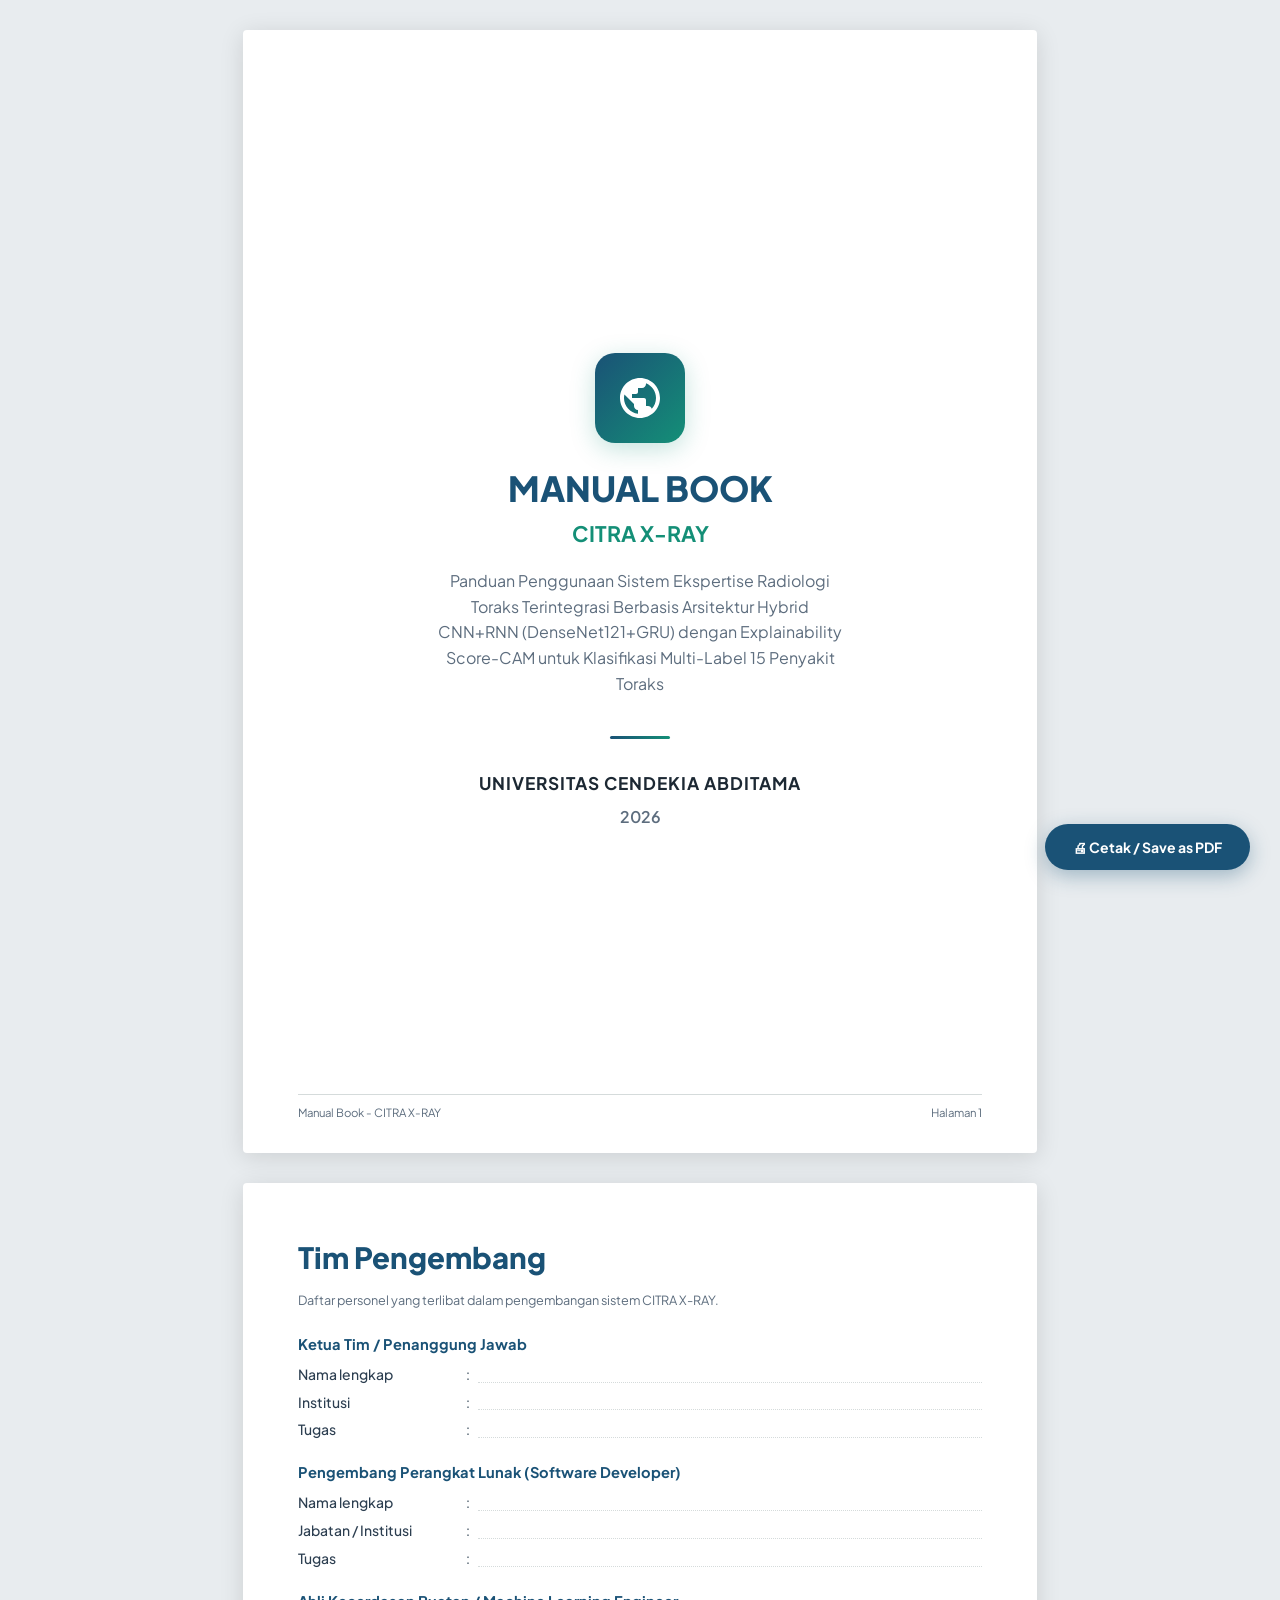
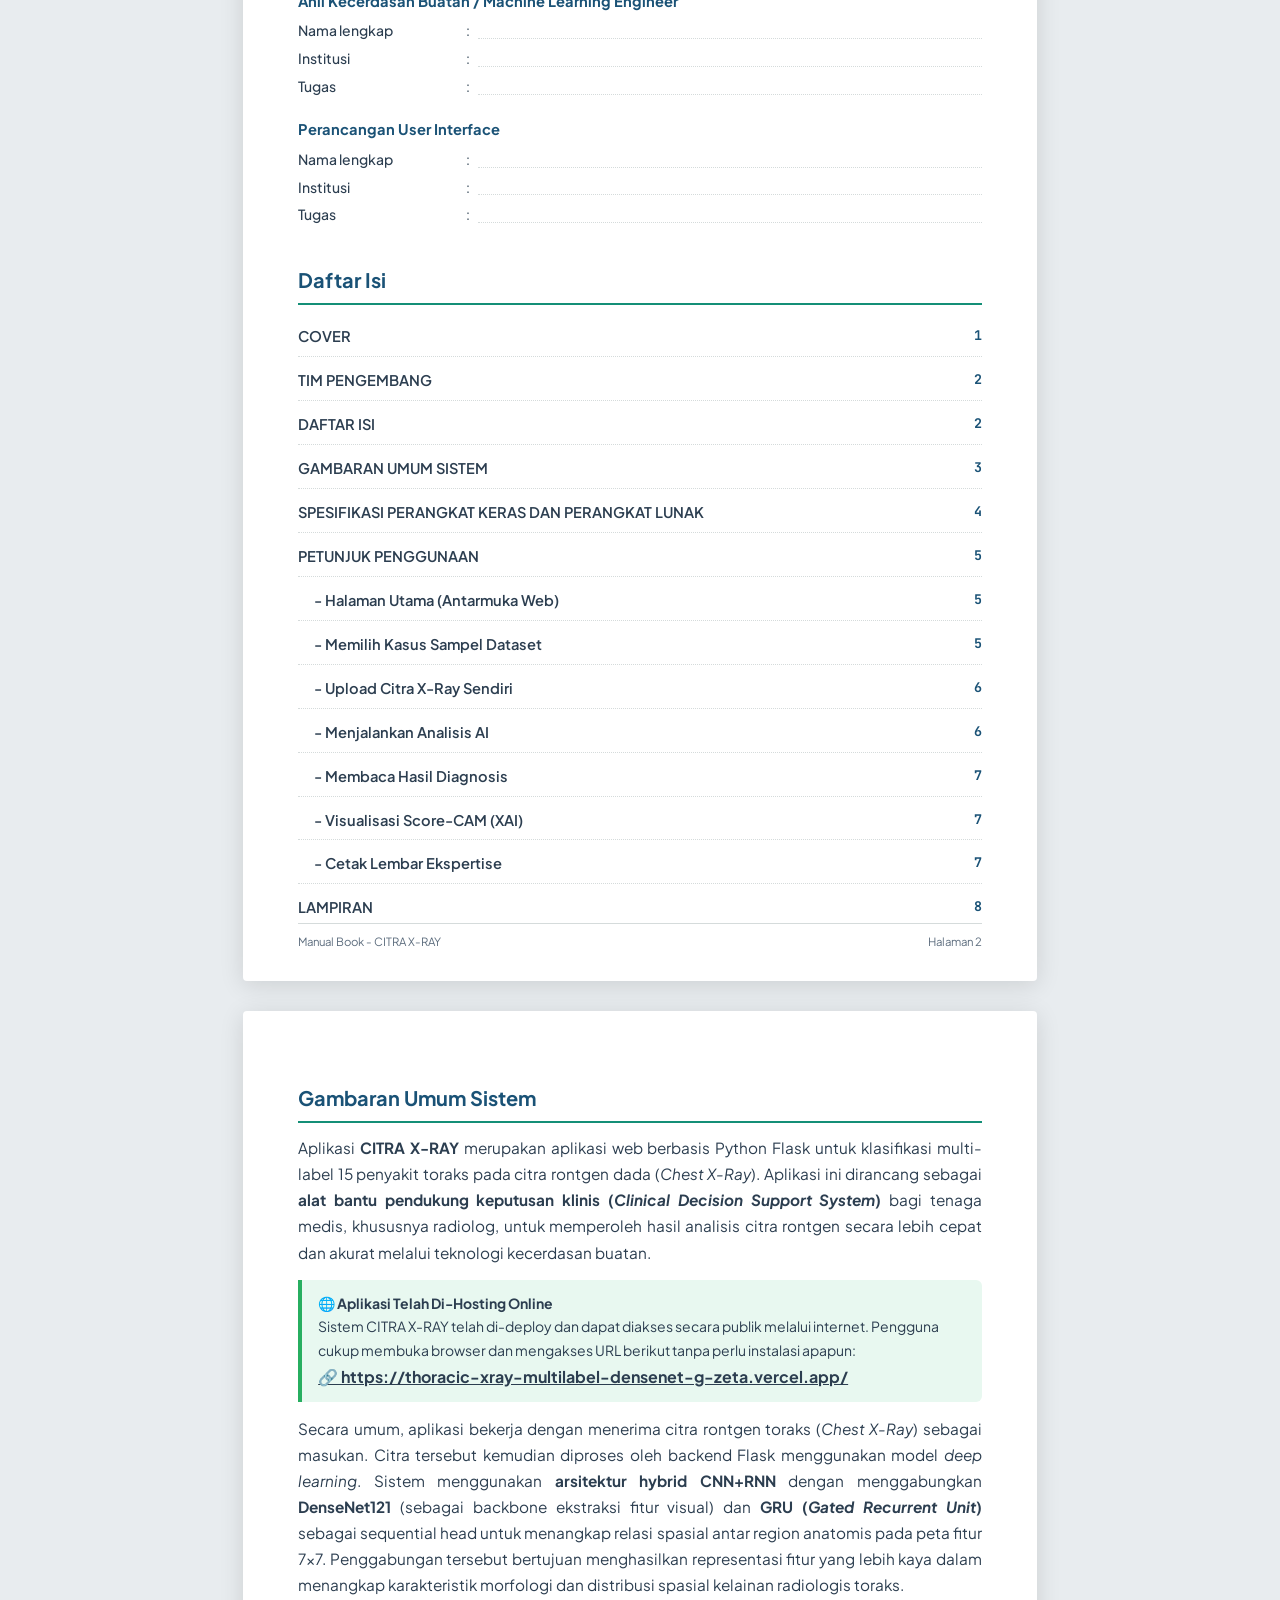
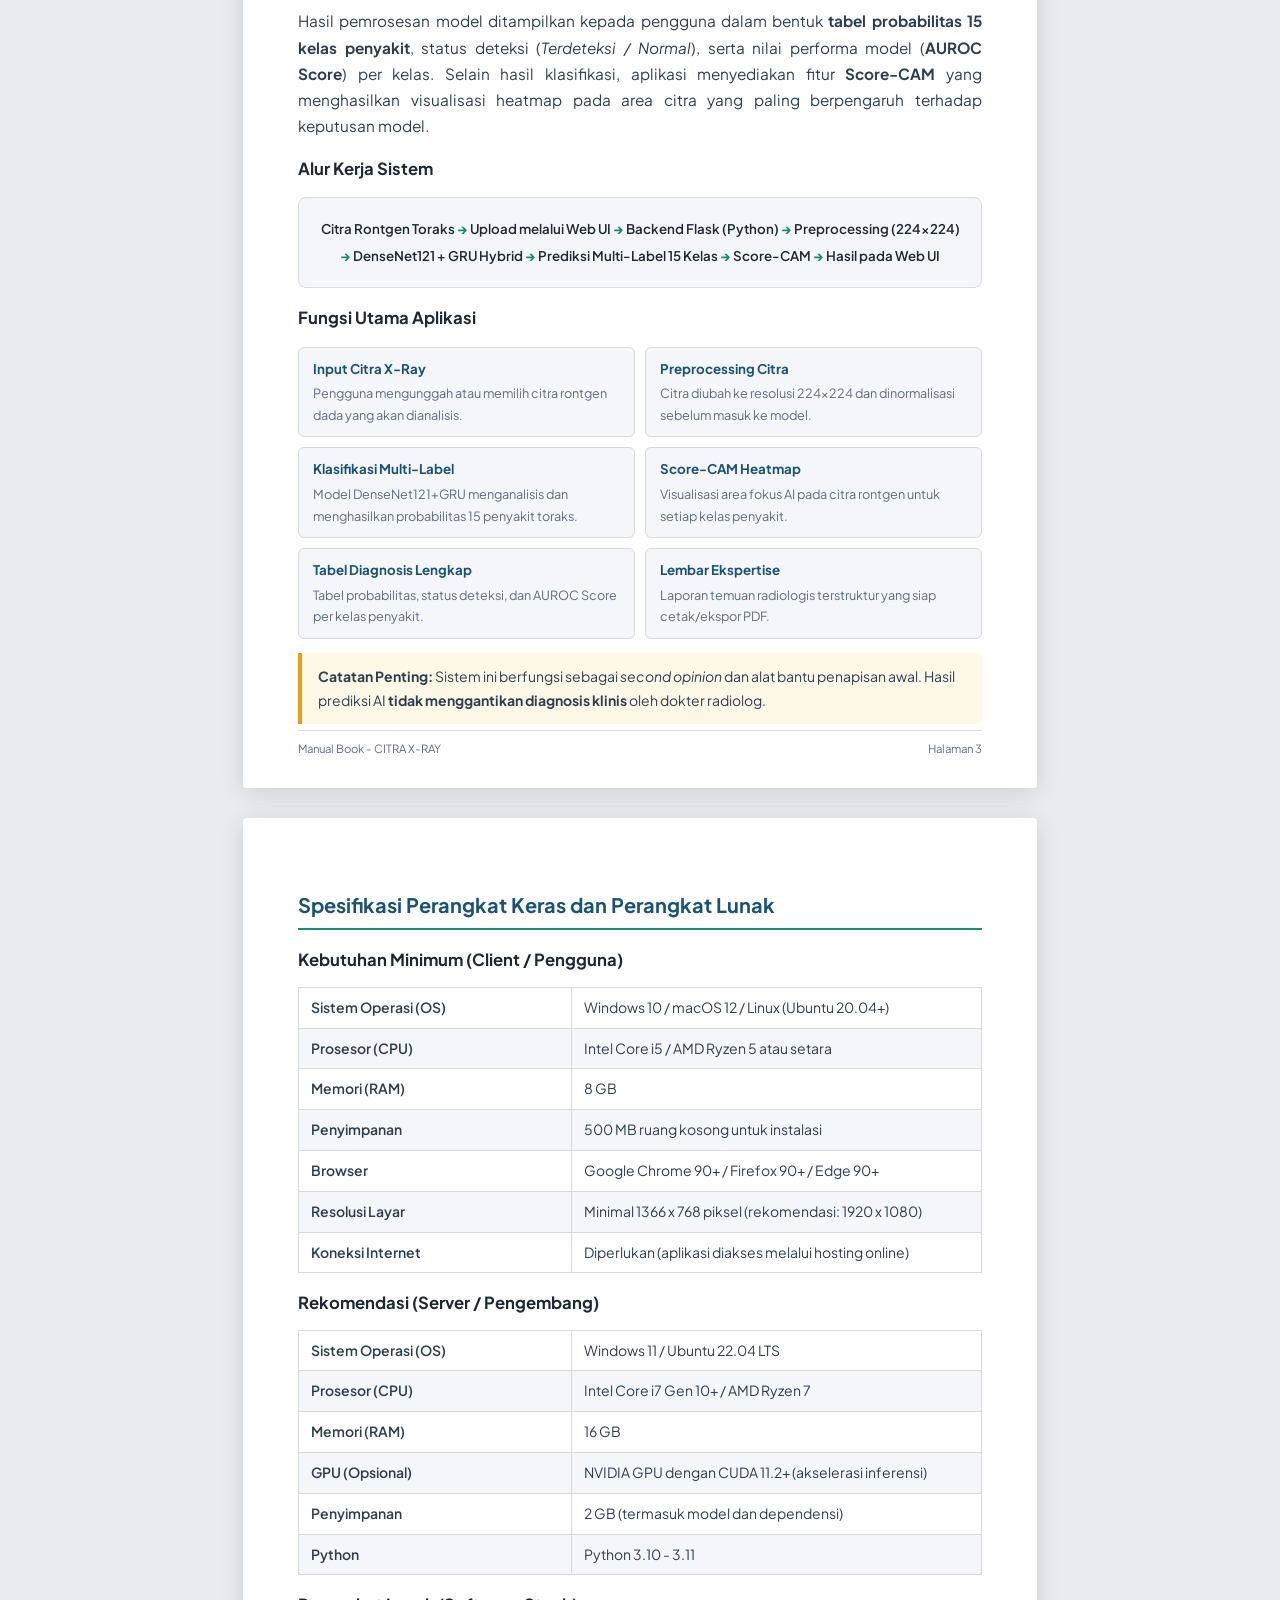
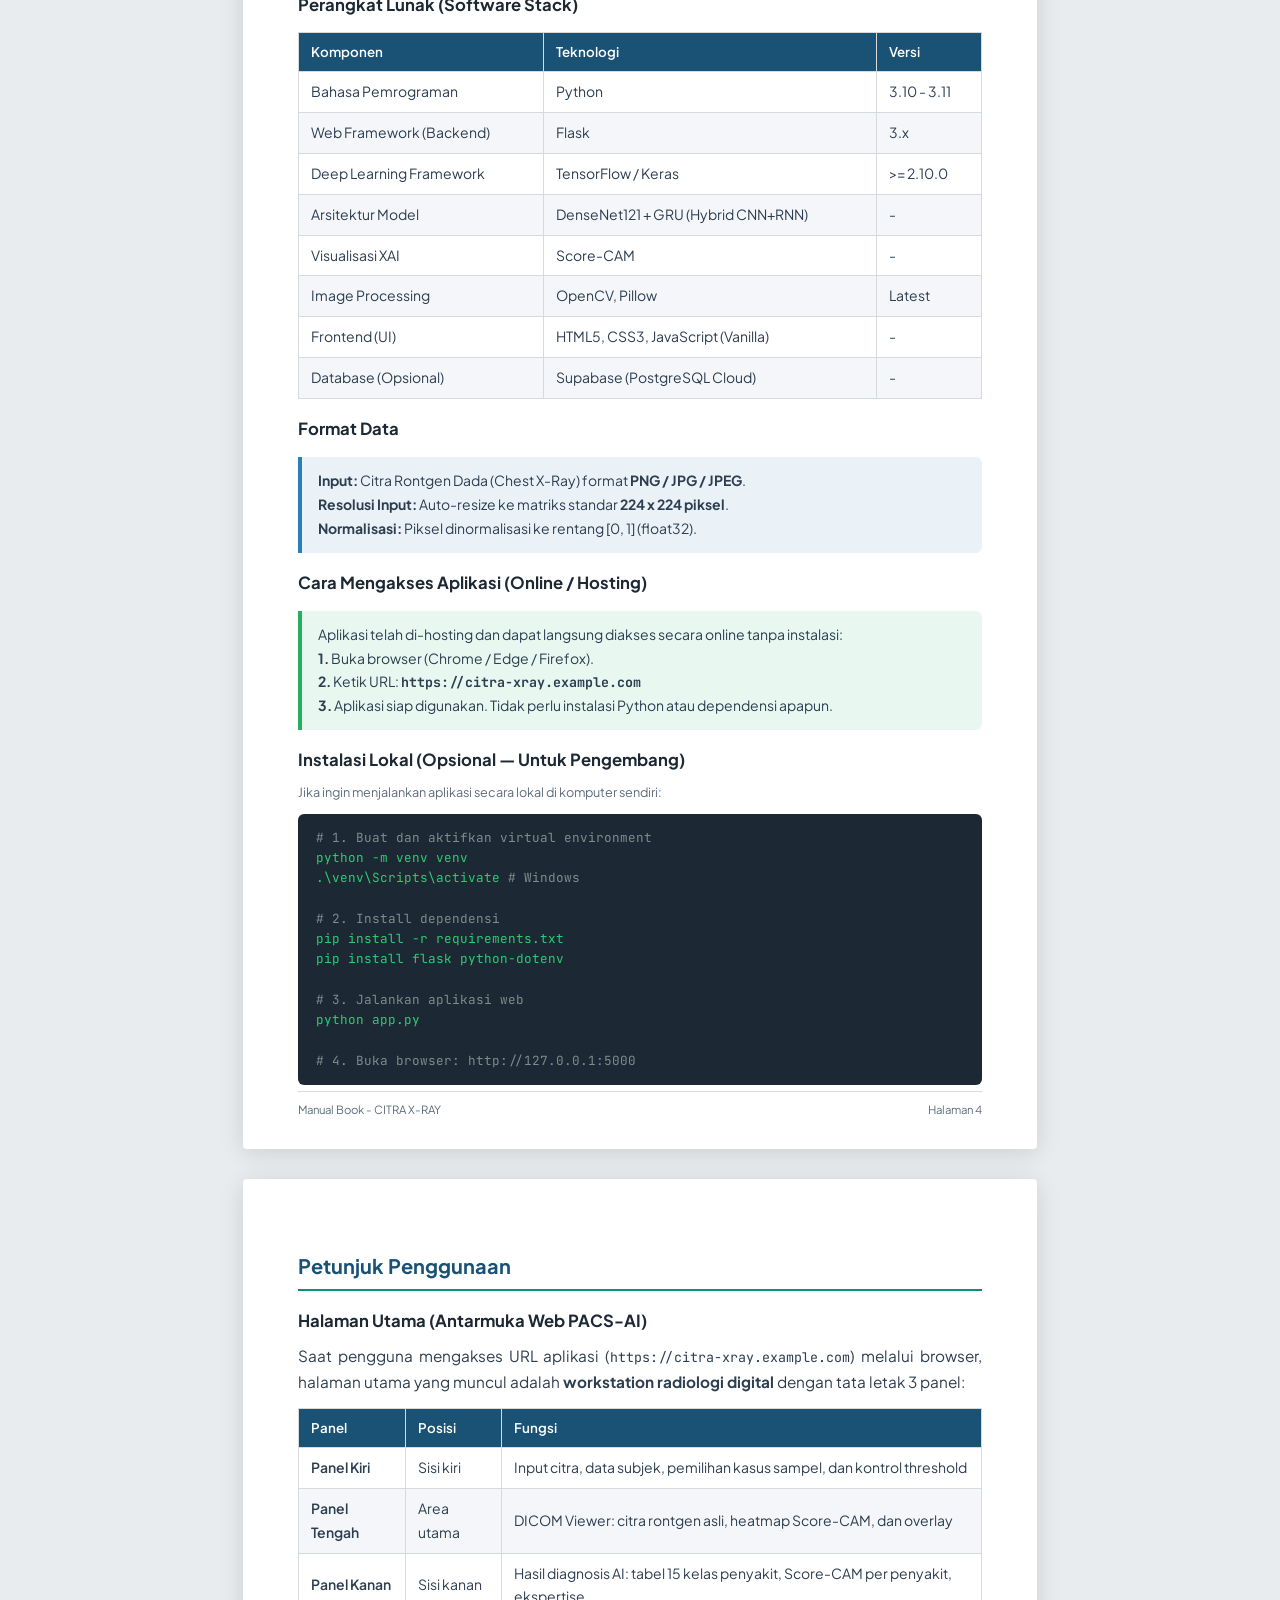
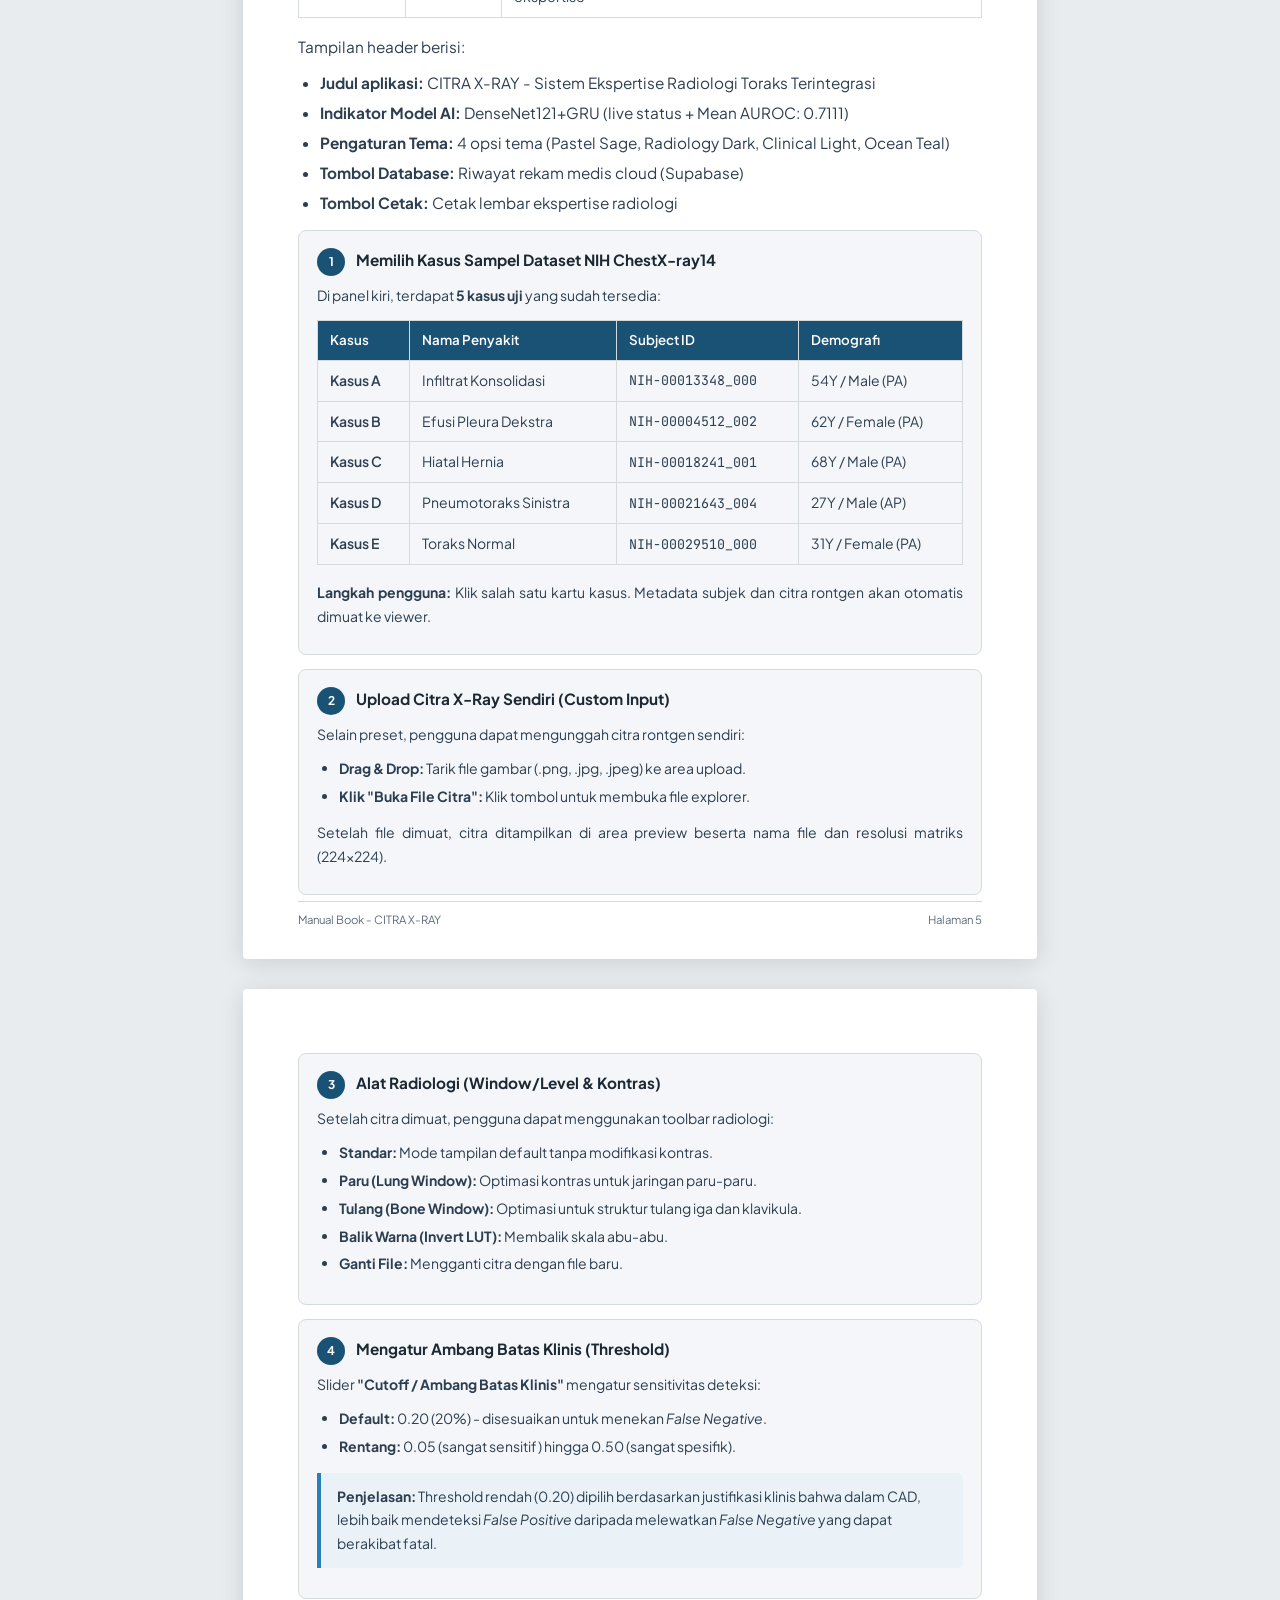
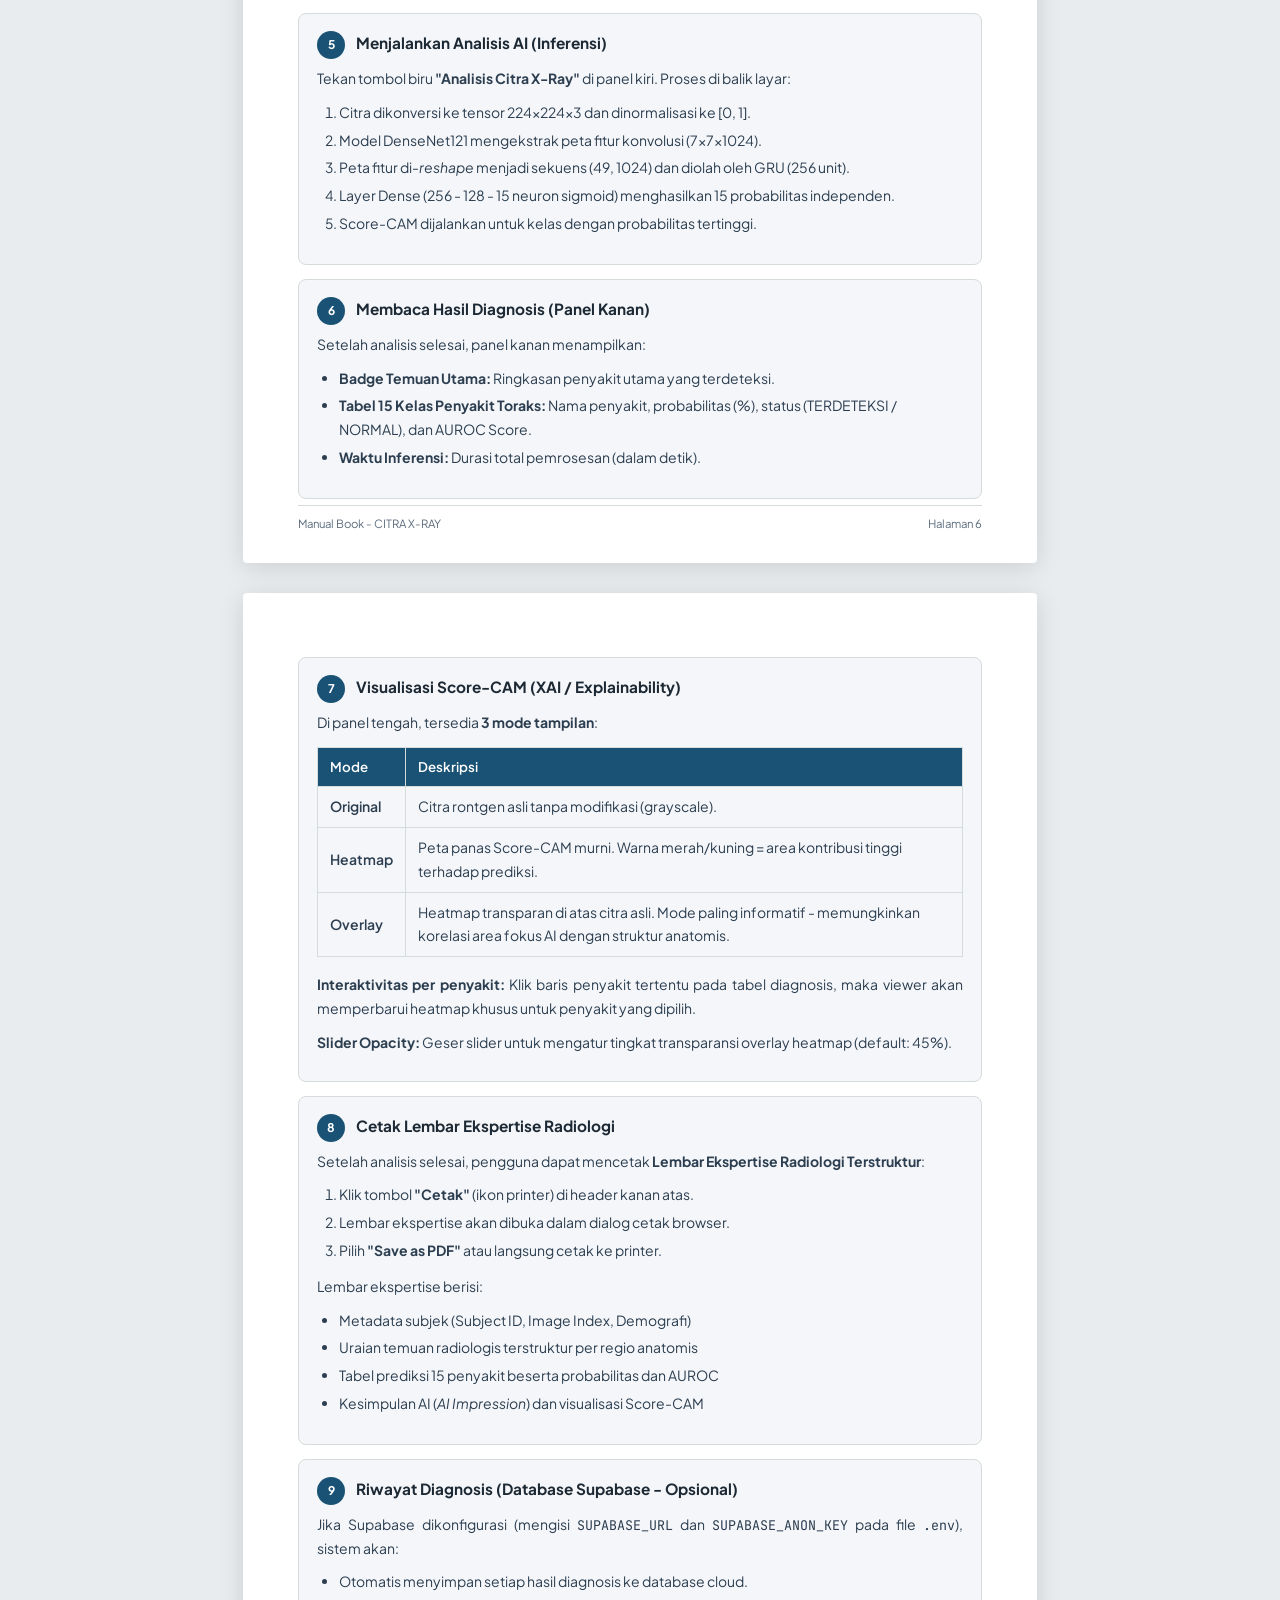
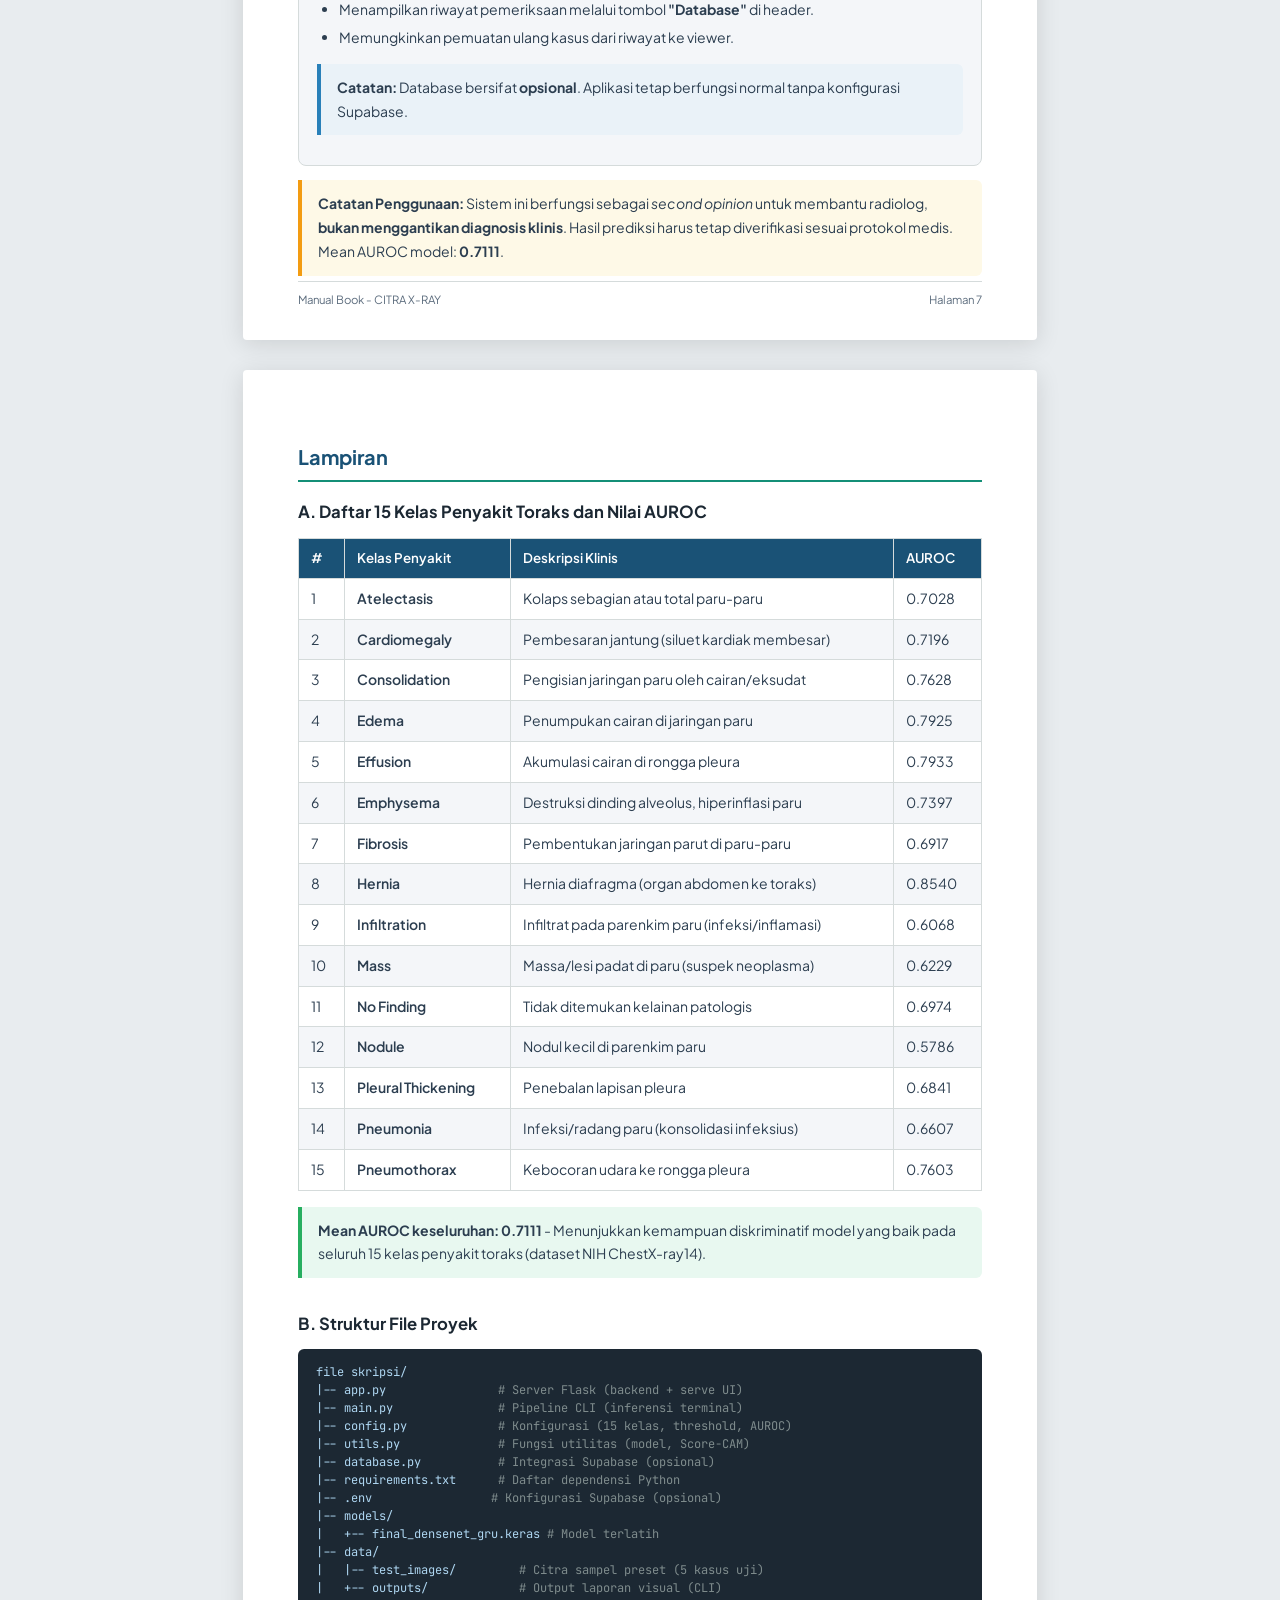
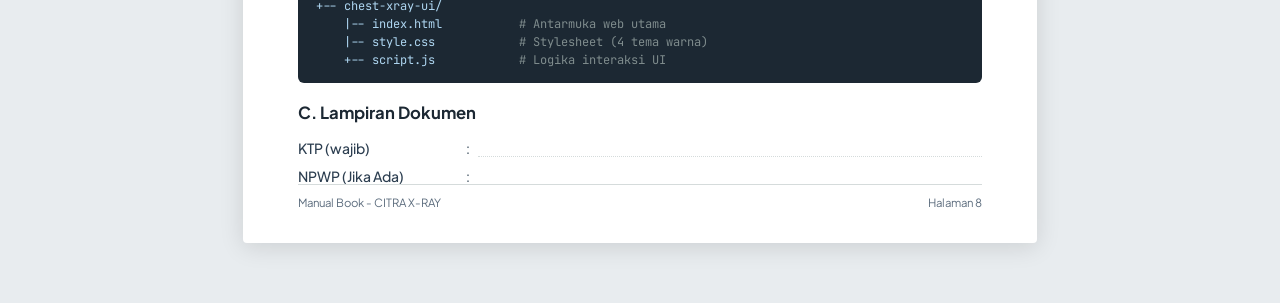
==== commit 2c6041fc: "style: add mobile responsive layout" ====
--- a/manual_book.html
+++ b/manual_book.html
@@ -219,8 +219,7 @@
         <strong>&#127760; Aplikasi Telah Di-Hosting Online</strong><br>
         Sistem CITRA X-RAY telah di-deploy dan dapat diakses secara publik melalui internet.
         Pengguna cukup membuka browser dan mengakses URL berikut tanpa perlu instalasi apapun:<br>
-        <strong style="font-size: 12pt;">&#128279; https://citra-xray.example.com</strong><br>
-        <span style="font-size: 9.5pt; color: #5d6d7e;">(URL akan diperbarui sesuai domain hosting final)</span>
+        <strong style="font-size: 12pt;"><a href="https://thoracic-xray-multilabel-densenet-g-zeta.vercel.app/" target="_blank" style="color: inherit;">&#128279; https://thoracic-xray-multilabel-densenet-g-zeta.vercel.app/</a></strong><br>
     </div>
     <p>
         Secara umum, aplikasi bekerja dengan menerima citra rontgen toraks (<em>Chest X-Ray</em>) sebagai masukan.
